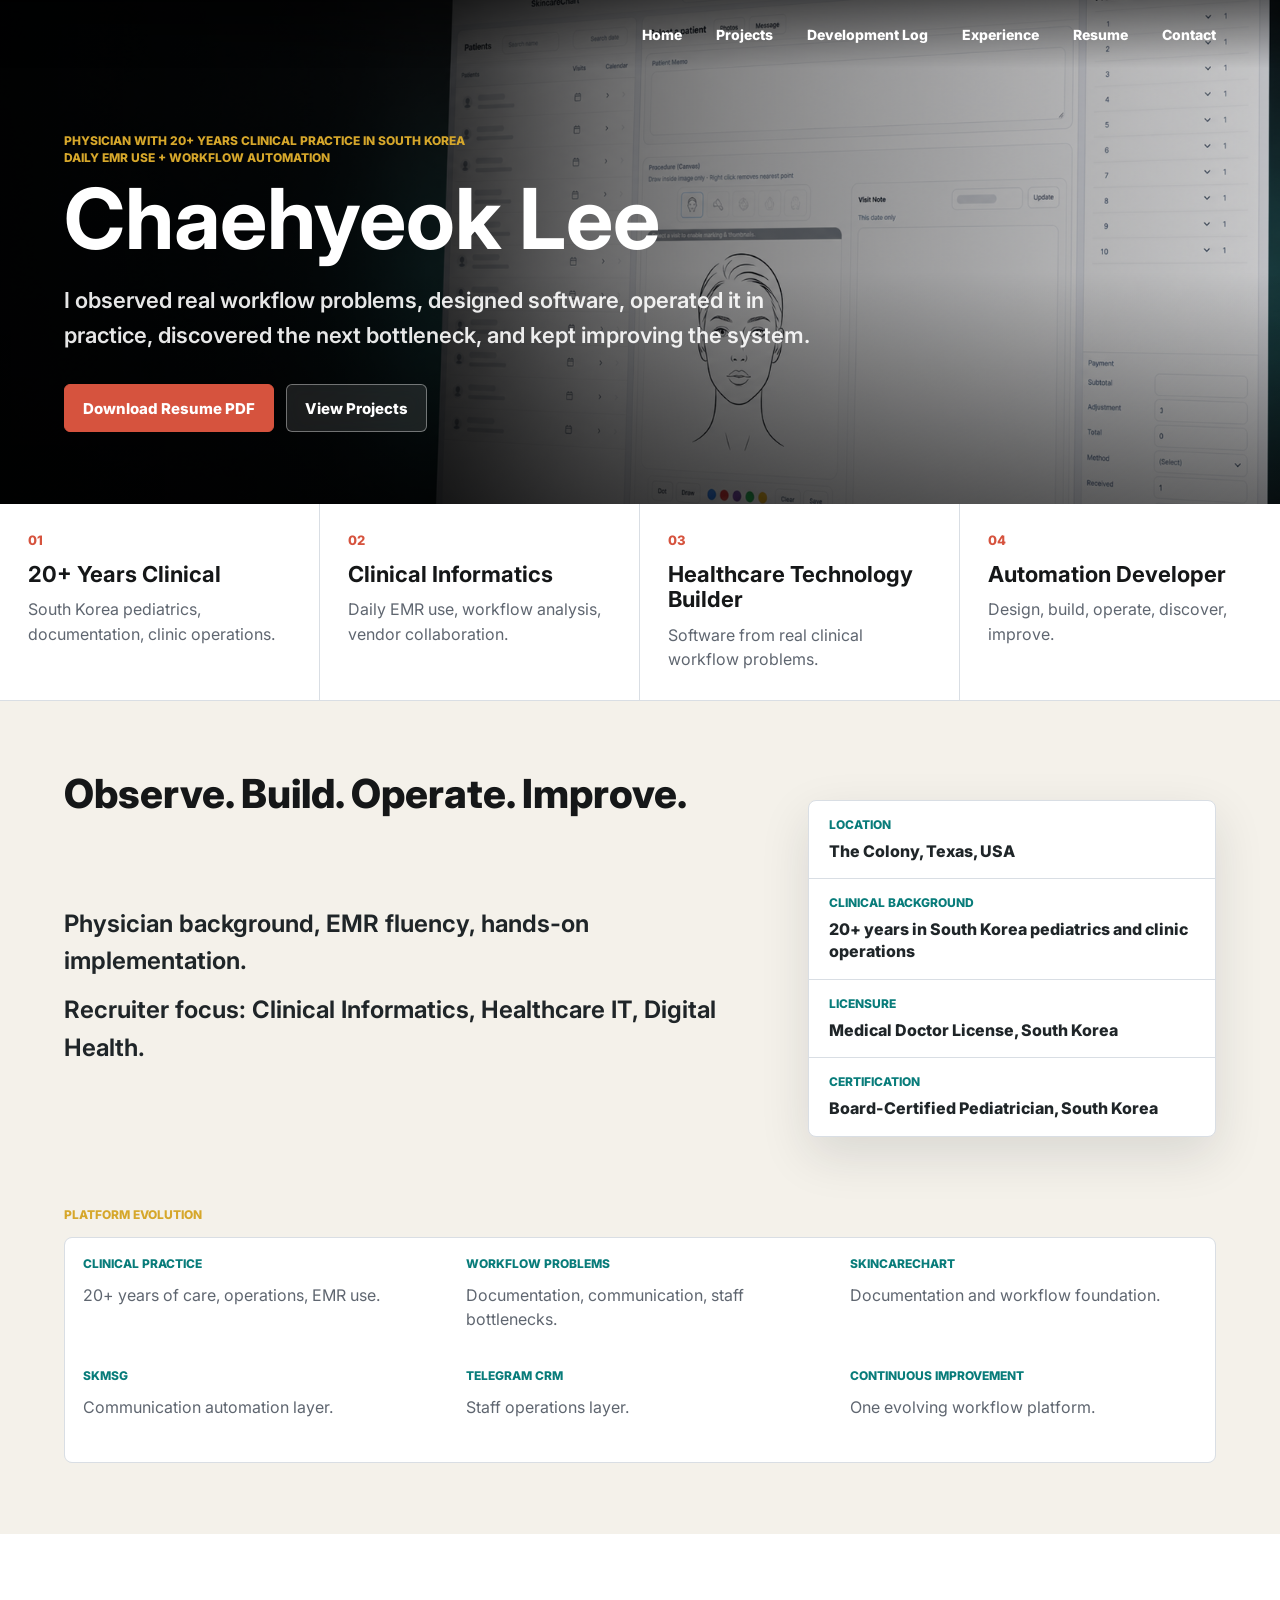
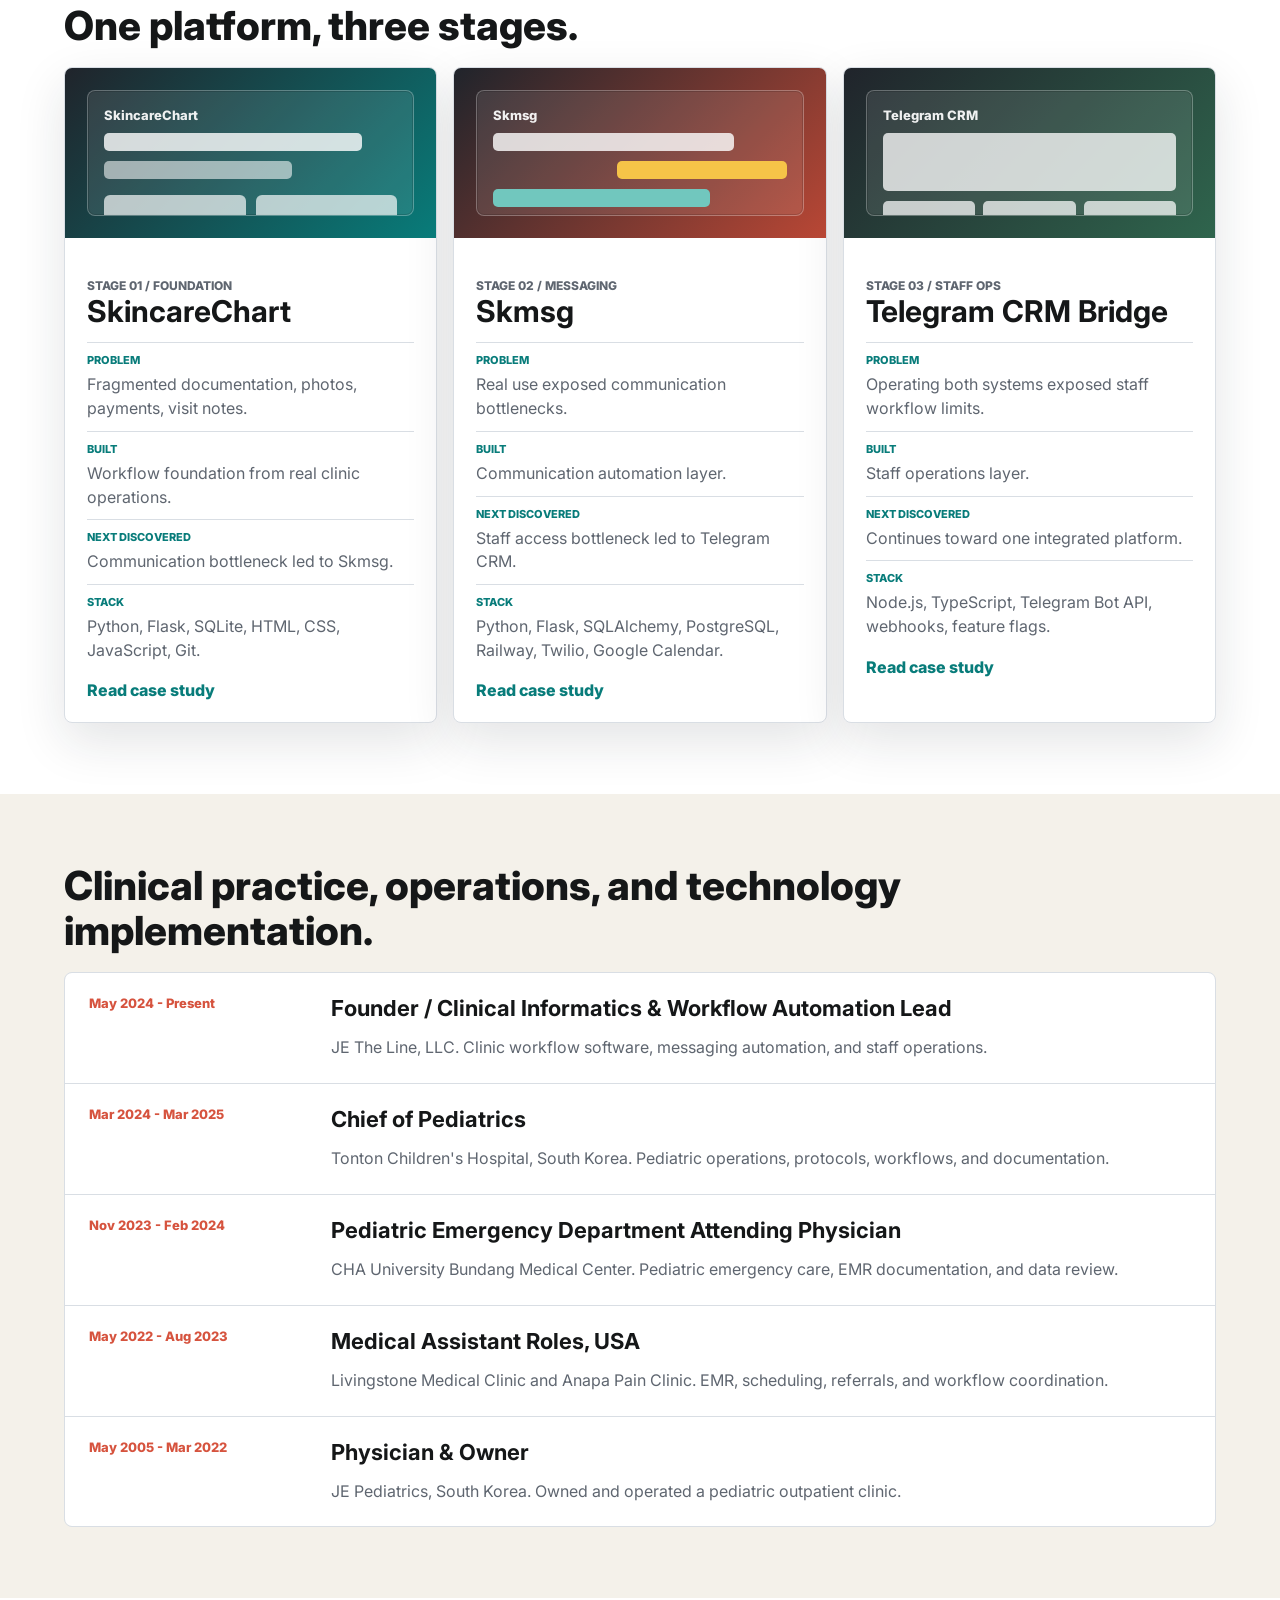
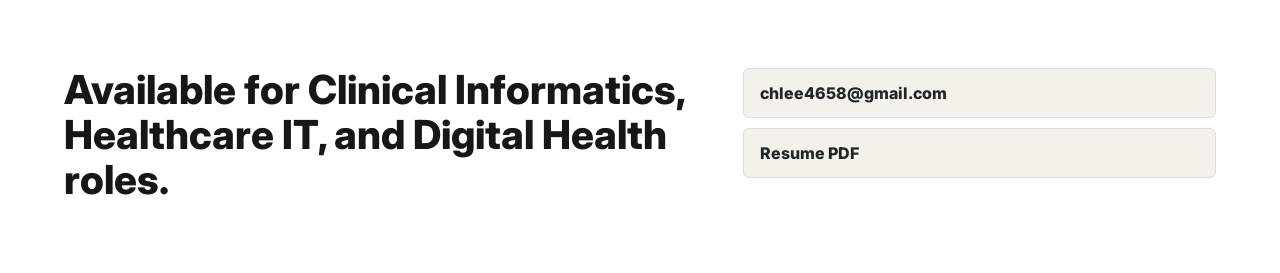
==== index.html @ d7f51779 "Add resume and development log pages" ====
<!doctype html>
<html lang="en">
  <head>
    <meta charset="UTF-8" />
    <meta name="viewport" content="width=device-width, initial-scale=1.0" />
    <meta
      name="description"
      content="Chaehyeok Lee is a physician, Clinical Informatics specialist, healthcare technology builder, and workflow automation developer."
    />
    <title>Chaehyeok Lee | Clinical Informatics Portfolio</title>
    <link rel="preconnect" href="https://fonts.googleapis.com" />
    <link rel="preconnect" href="https://fonts.gstatic.com" crossorigin />
    <link
      href="https://fonts.googleapis.com/css2?family=Inter:wght@500;600;700;800&display=swap"
      rel="stylesheet"
    />
    <link rel="stylesheet" href="styles.css" />
    <script>
      if ("scrollRestoration" in history) history.scrollRestoration = "manual";
      window.addEventListener("pageshow", () => window.scrollTo(0, 0));
    </script>
  </head>
  <body>
    <header class="site-header" aria-label="Primary navigation">
      <a class="brand" href="#top" aria-label="Chaehyeok Lee portfolio home">Chaehyeok Lee</a>
      <nav class="nav-links">
        <a href="#top">Home</a>
        <a href="#projects">Projects</a>
        <a href="development-log.html">Development Log</a>
        <a href="#experience">Experience</a>
        <a href="resume.html">Resume</a>
        <a href="#contact">Contact</a>
      </nav>
    </header>

    <main id="top">
      <section class="hero" aria-labelledby="hero-title">
        <img class="hero-media" src="assets/skincarechart-hero.png" alt="" />
        <div class="hero-scrim"></div>
        <div class="hero-content">
          <p class="eyebrow">
            <span>Physician with 20+ years clinical practice in South Korea</span>
            <span>Daily EMR use + workflow automation</span>
          </p>
          <h1 id="hero-title">
            <span>Chaehyeok</span>
            <span>Lee</span>
          </h1>
          <p class="hero-copy">
            I observed real workflow problems, designed software, operated it in practice,
            discovered the next bottleneck, and kept improving the system.
          </p>
          <div class="hero-actions" aria-label="Portfolio actions">
            <a class="primary-action" href="resumes/Chaehyeok_Lee_Resume.pdf">Download Resume PDF</a>
            <a class="secondary-action" href="#projects">View Projects</a>
          </div>
        </div>
      </section>

      <section id="profile" class="identity-band" aria-label="Professional identity">
        <article>
          <span>01</span>
          <strong>20+ Years Clinical</strong>
          <p>South Korea pediatrics, documentation, clinic operations.</p>
        </article>
        <article>
          <span>02</span>
          <strong>Clinical Informatics</strong>
          <p>Daily EMR use, workflow analysis, vendor collaboration.</p>
        </article>
        <article>
          <span>03</span>
          <strong>Healthcare Technology Builder</strong>
          <p>Software from real clinical workflow problems.</p>
        </article>
        <article>
          <span>04</span>
          <strong>Automation Developer</strong>
          <p>Design, build, operate, discover, improve.</p>
        </article>
      </section>

      <section class="section summary-section">
        <div class="section-heading">
          <h2>Observe. Build. Operate. Improve.</h2>
        </div>
        <div class="summary-grid">
          <div class="summary-main">
            <p>
              Physician background, EMR fluency, hands-on implementation.
            </p>
            <p>
              Recruiter focus: Clinical Informatics, Healthcare IT, Digital Health.
            </p>
          </div>
          <aside class="fact-panel" aria-label="Career facts">
            <dl>
              <div>
                <dt>Location</dt>
                <dd>The Colony, Texas, USA</dd>
              </div>
              <div>
              <dt>Clinical background</dt>
                <dd>20+ years in South Korea pediatrics and clinic operations</dd>
              </div>
              <div>
                <dt>Licensure</dt>
                <dd>Medical Doctor License, South Korea</dd>
              </div>
              <div>
                <dt>Certification</dt>
                <dd>Board-Certified Pediatrician, South Korea</dd>
              </div>
            </dl>
          </aside>
        </div>
      </section>

      <section class="journey-section" aria-label="Platform evolution">
        <p class="eyebrow">Platform Evolution</p>
        <div class="journey-strip">
          <article>
            <span>Clinical practice</span>
            <p>20+ years of care, operations, EMR use.</p>
          </article>
          <article>
            <span>Workflow problems</span>
            <p>Documentation, communication, staff bottlenecks.</p>
          </article>
          <article>
            <span>SkincareChart</span>
            <p>Documentation and workflow foundation.</p>
          </article>
          <article>
            <span>Skmsg</span>
            <p>Communication automation layer.</p>
          </article>
          <article>
            <span>Telegram CRM</span>
            <p>Staff operations layer.</p>
          </article>
          <article>
            <span>Continuous improvement</span>
            <p>One evolving workflow platform.</p>
          </article>
        </div>
      </section>

      <section id="projects" class="section projects-section">
        <div class="section-heading">
          <h2>One platform, three stages.</h2>
        </div>
        <div class="project-grid">
          <article class="project-card chart-card">
            <div class="project-visual" aria-hidden="true">
              <div class="screen-placeholder">
                <span>SkincareChart</span>
                <div class="screen-row wide"></div>
                <div class="screen-row"></div>
                <div class="screen-grid-mini">
                  <i></i><i></i><i></i><i></i>
                </div>
              </div>
            </div>
            <div class="project-body">
              <p class="project-kicker">Stage 01 / Foundation</p>
              <h3>SkincareChart</h3>
              <dl class="project-facts">
                <div><dt>Problem</dt><dd>Fragmented documentation, photos, payments, visit notes.</dd></div>
                <div><dt>Built</dt><dd>Workflow foundation from real clinic operations.</dd></div>
                <div><dt>Next discovered</dt><dd>Communication bottleneck led to Skmsg.</dd></div>
                <div><dt>Stack</dt><dd>Python, Flask, SQLite, HTML, CSS, JavaScript, Git.</dd></div>
              </dl>
              <a class="text-link" href="docs/projects/skincarechart.html">Read case study</a>
            </div>
          </article>

          <article class="project-card msg-card">
            <div class="project-visual" aria-hidden="true">
              <div class="screen-placeholder">
                <span>Skmsg</span>
                <div class="message-line"></div>
                <div class="message-line short"></div>
                <div class="message-line accent"></div>
              </div>
            </div>
            <div class="project-body">
              <p class="project-kicker">Stage 02 / Messaging</p>
              <h3>Skmsg</h3>
              <dl class="project-facts">
                <div><dt>Problem</dt><dd>Real use exposed communication bottlenecks.</dd></div>
                <div><dt>Built</dt><dd>Communication automation layer.</dd></div>
                <div><dt>Next discovered</dt><dd>Staff access bottleneck led to Telegram CRM.</dd></div>
                <div><dt>Stack</dt><dd>Python, Flask, SQLAlchemy, PostgreSQL, Railway, Twilio, Google Calendar.</dd></div>
              </dl>
              <a class="text-link" href="docs/projects/skmsg.html">Read case study</a>
            </div>
          </article>

          <article class="project-card crm-card">
            <div class="project-visual" aria-hidden="true">
              <div class="screen-placeholder">
                <span>Telegram CRM</span>
                <div class="bot-card"></div>
                <div class="bot-actions"><i></i><i></i><i></i></div>
              </div>
            </div>
            <div class="project-body">
              <p class="project-kicker">Stage 03 / Staff Ops</p>
              <h3>Telegram CRM Bridge</h3>
              <dl class="project-facts">
                <div><dt>Problem</dt><dd>Operating both systems exposed staff workflow limits.</dd></div>
                <div><dt>Built</dt><dd>Staff operations layer.</dd></div>
                <div><dt>Next discovered</dt><dd>Continues toward one integrated platform.</dd></div>
                <div><dt>Stack</dt><dd>Node.js, TypeScript, Telegram Bot API, webhooks, feature flags.</dd></div>
              </dl>
              <a class="text-link" href="docs/projects/telegram-crm-bridge.html">Read case study</a>
            </div>
          </article>
        </div>
      </section>

      <section id="experience" class="section experience-section">
        <div class="section-heading">
          <h2>Clinical practice, operations, and technology implementation.</h2>
        </div>
        <div class="timeline">
          <article>
            <span>May 2024 - Present</span>
            <h3>Founder / Clinical Informatics & Workflow Automation Lead</h3>
            <p>JE The Line, LLC. Clinic workflow software, messaging automation, and staff operations.</p>
          </article>
          <article>
            <span>Mar 2024 - Mar 2025</span>
            <h3>Chief of Pediatrics</h3>
            <p>Tonton Children's Hospital, South Korea. Pediatric operations, protocols, workflows, and documentation.</p>
          </article>
          <article>
            <span>Nov 2023 - Feb 2024</span>
            <h3>Pediatric Emergency Department Attending Physician</h3>
            <p>CHA University Bundang Medical Center. Pediatric emergency care, EMR documentation, and data review.</p>
          </article>
          <article>
            <span>May 2022 - Aug 2023</span>
            <h3>Medical Assistant Roles, USA</h3>
            <p>Livingstone Medical Clinic and Anapa Pain Clinic. EMR, scheduling, referrals, and workflow coordination.</p>
          </article>
          <article>
            <span>May 2005 - Mar 2022</span>
            <h3>Physician & Owner</h3>
            <p>JE Pediatrics, South Korea. Owned and operated a pediatric outpatient clinic.</p>
          </article>
        </div>
      </section>

      <section id="contact" class="contact-section" aria-labelledby="contact-title">
        <div>
          <h2 id="contact-title">Available for Clinical Informatics, Healthcare IT, and Digital Health roles.</h2>
        </div>
        <div class="contact-links">
          <a href="mailto:chlee4658@gmail.com">chlee4658@gmail.com</a>
          <a href="resumes/Chaehyeok_Lee_Resume.pdf">Resume PDF</a>
        </div>
      </section>
    </main>
  </body>
</html>
---- styles.css ----
:root {
  color-scheme: light;
  --ink: #151718;
  --muted: #5f6670;
  --line: #d9dee4;
  --paper: #f4f1ea;
  --panel: #ffffff;
  --teal: #087c7a;
  --coral: #d6533e;
  --yellow: #d6a72b;
  --forest: #2f654d;
  --charcoal: #1f2528;
  --shadow: 0 18px 50px rgba(24, 30, 38, 0.12);
}

* {
  box-sizing: border-box;
}

html {
  scroll-behavior: smooth;
}

body {
  margin: 0;
  overflow-x: hidden;
  color: var(--ink);
  background: var(--paper);
  font-family: "Inter", system-ui, -apple-system, BlinkMacSystemFont, sans-serif;
}

a {
  color: inherit;
  text-decoration: none;
}

.site-header {
  position: fixed;
  z-index: 10;
  top: 0;
  left: 0;
  right: 0;
  display: flex;
  align-items: center;
  justify-content: flex-end;
  min-height: 68px;
  padding: 0 clamp(20px, 5vw, 72px);
  color: #fff;
  background: linear-gradient(to bottom, rgba(0, 0, 0, 0.52), rgba(0, 0, 0, 0));
}

.brand {
  position: absolute;
  width: 1px;
  height: 1px;
  overflow: hidden;
  clip: rect(0 0 0 0);
  white-space: nowrap;
}

.nav-links {
  display: flex;
  gap: clamp(16px, 3vw, 34px);
  font-size: 14px;
  font-weight: 800;
}

.hero {
  position: relative;
  display: grid;
  align-items: end;
  min-height: 56vh;
  overflow: hidden;
  color: #fff;
}

.hero-media,
.hero-scrim {
  position: absolute;
  inset: 0;
  width: 100%;
  height: 100%;
}

.hero-media {
  object-fit: cover;
  object-position: 58% 48%;
}

.hero-scrim {
  background:
    linear-gradient(90deg, rgba(0, 0, 0, 0.84), rgba(0, 0, 0, 0.48) 52%, rgba(0, 0, 0, 0.16)),
    linear-gradient(0deg, rgba(0, 0, 0, 0.5), rgba(0, 0, 0, 0) 46%);
}

.hero-content {
  position: relative;
  width: auto;
  max-width: min(920px, calc(100% - 40px));
  margin: 0 clamp(20px, 5vw, 72px) 8vh;
}

.eyebrow {
  max-width: 100%;
  margin: 0 0 14px;
  color: var(--yellow);
  font-size: 12px;
  line-height: 1.35;
  font-weight: 800;
  letter-spacing: 0;
  text-transform: uppercase;
}

h1,
h2,
h3,
p,
a,
dd,
dt,
li {
  overflow-wrap: anywhere;
}

h1 {
  max-width: 980px;
  margin: 0;
  font-size: clamp(42px, 6.6vw, 84px);
  line-height: 0.94;
  letter-spacing: 0;
  white-space: nowrap;
}

.eyebrow span {
  display: block;
}

.hero-copy {
  max-width: 780px;
  margin: 24px 0 0;
  color: rgba(255, 255, 255, 0.9);
  font-size: clamp(17px, 2vw, 22px);
  line-height: 1.62;
  font-weight: 600;
}

.hero-actions {
  display: flex;
  flex-wrap: wrap;
  gap: 12px;
  margin-top: 30px;
}

.primary-action,
.secondary-action {
  display: inline-flex;
  align-items: center;
  justify-content: center;
  min-height: 48px;
  border: 1px solid rgba(255, 255, 255, 0.38);
  border-radius: 6px;
  padding: 0 18px;
  font-size: 15px;
  font-weight: 800;
}

.primary-action {
  border-color: var(--coral);
  background: var(--coral);
}

.secondary-action {
  background: rgba(255, 255, 255, 0.1);
  backdrop-filter: blur(10px);
}

.identity-band {
  display: grid;
  grid-template-columns: repeat(4, 1fr);
  border-bottom: 1px solid var(--line);
  background: var(--panel);
}

.identity-band article {
  min-height: 150px;
  padding: clamp(20px, 2.4vw, 28px);
  border-right: 1px solid var(--line);
}

.identity-band article:last-child {
  border-right: 0;
}

.identity-band span {
  display: block;
  color: var(--coral);
  font-size: 13px;
  font-weight: 800;
}

.identity-band strong {
  display: block;
  margin-top: 14px;
  font-size: 22px;
  line-height: 1.15;
}

.identity-band p {
  margin: 10px 0 0;
  color: var(--muted);
  line-height: 1.55;
}

.section {
  padding: clamp(42px, 5.5vw, 72px) clamp(20px, 5vw, 72px);
}

.section-heading {
  max-width: 860px;
  margin-bottom: 18px;
}

.section-heading h2 {
  margin: 0;
  font-size: clamp(24px, 3.4vw, 40px);
  line-height: 1.12;
  letter-spacing: 0;
  font-weight: 800;
}

.summary-section {
  display: grid;
  grid-template-columns: minmax(0, 1.25fr) minmax(320px, 0.75fr);
  column-gap: clamp(28px, 5vw, 72px);
  row-gap: 18px;
  align-items: start;
}

.summary-section .section-heading {
  grid-column: 1;
  margin-bottom: 0;
}

.summary-grid {
  display: contents;
}

.summary-main {
  display: grid;
  grid-column: 1;
  gap: 12px;
  max-width: 880px;
}

.summary-main p {
  margin: 0;
  color: var(--charcoal);
  font-size: clamp(18px, 2.2vw, 24px);
  line-height: 1.55;
  font-weight: 650;
}

.fact-panel {
  grid-column: 2;
  grid-row: 1 / span 2;
  align-self: start;
  margin-top: 28px;
  border: 1px solid var(--line);
  border-radius: 8px;
  background: #fff;
  box-shadow: var(--shadow);
}

.fact-panel dl {
  margin: 0;
}

.fact-panel div {
  padding: 16px 20px;
  border-bottom: 1px solid var(--line);
}

.fact-panel div:last-child {
  border-bottom: 0;
}

.fact-panel dt {
  color: var(--teal);
  font-size: 12px;
  font-weight: 800;
  text-transform: uppercase;
}

.fact-panel dd {
  margin: 8px 0 0;
  color: var(--charcoal);
  font-weight: 800;
  line-height: 1.4;
}

.journey-section {
  padding: 0 clamp(20px, 5vw, 72px) clamp(42px, 5.5vw, 72px);
  background: var(--paper);
}

.journey-strip {
  display: grid;
  grid-template-columns: repeat(3, minmax(0, 1fr));
  overflow: hidden;
  border: 1px solid var(--line);
  border-radius: 8px;
  background: var(--line);
}

.journey-strip article {
  min-height: 112px;
  padding: 18px;
  background: #fff;
}

.journey-strip span {
  display: block;
  color: var(--teal);
  font-size: 12px;
  font-weight: 800;
  text-transform: uppercase;
}

.journey-strip p {
  margin: 12px 0 0;
  color: var(--muted);
  line-height: 1.5;
}

.projects-section {
  background: #fff;
}

.project-grid {
  display: grid;
  grid-template-columns: repeat(3, minmax(0, 1fr));
  gap: 16px;
}

.project-card {
  display: grid;
  grid-template-rows: 170px auto;
  min-height: 0;
  overflow: hidden;
  border: 1px solid var(--line);
  border-radius: 8px;
  background: var(--panel);
  box-shadow: var(--shadow);
}

.project-visual {
  position: relative;
  overflow: hidden;
  background: #20242b;
}

.chart-card .project-visual {
  background: linear-gradient(135deg, #20242b, #087c7a);
}

.msg-card .project-visual {
  background: linear-gradient(135deg, #20242b, #b94735);
}

.crm-card .project-visual {
  background: linear-gradient(135deg, #20242b, #2f654d);
}

.bar,
.bubble,
.node,
.line,
.connector {
  position: absolute;
  display: block;
}

.bar {
  bottom: 42px;
  width: 38px;
  border-radius: 5px 5px 0 0;
  background: rgba(255, 255, 255, 0.82);
}

.b1 {
  left: 48px;
  height: 70px;
}

.b2 {
  left: 106px;
  height: 116px;
  background: #f6c448;
}

.b3 {
  left: 164px;
  height: 92px;
  background: #ed765f;
}

.line {
  left: 40px;
  right: 42px;
  top: 70px;
  height: 3px;
  transform: rotate(-9deg);
  border-radius: 999px;
  background: rgba(255, 255, 255, 0.7);
}

.bubble {
  width: 58%;
  height: 44px;
  border-radius: 7px;
  background: rgba(255, 255, 255, 0.82);
}

.bubble.one {
  top: 48px;
  left: 34px;
}

.bubble.two {
  top: 106px;
  right: 34px;
  background: #f6c448;
}

.bubble.three {
  top: 164px;
  left: 58px;
  width: 42%;
  background: #71c7be;
}

.node {
  width: 58px;
  height: 58px;
  border-radius: 50%;
  background: #fff;
}

.n1 {
  top: 40px;
  left: 48px;
}

.n2 {
  top: 88px;
  right: 58px;
  background: #71c7be;
}

.n3 {
  bottom: 34px;
  left: 132px;
  background: #ed765f;
}

.connector {
  left: 76px;
  right: 86px;
  top: 96px;
  height: 74px;
  border-top: 3px solid rgba(255, 255, 255, 0.65);
  border-right: 3px solid rgba(255, 255, 255, 0.65);
}

.screen-placeholder {
  position: absolute;
  inset: 22px;
  display: grid;
  align-content: start;
  gap: 10px;
  overflow: hidden;
  border: 1px solid rgba(255, 255, 255, 0.24);
  border-radius: 8px;
  padding: 16px;
  background: rgba(255, 255, 255, 0.1);
  box-shadow: inset 0 0 0 1px rgba(0, 0, 0, 0.14);
}

.screen-placeholder span {
  color: rgba(255, 255, 255, 0.92);
  font-size: 13px;
  font-weight: 800;
}

.screen-row,
.message-line,
.bot-card {
  height: 18px;
  border-radius: 5px;
  background: rgba(255, 255, 255, 0.8);
}

.screen-row.wide {
  width: 88%;
}

.screen-row:not(.wide) {
  width: 64%;
  background: rgba(255, 255, 255, 0.56);
}

.screen-grid-mini {
  display: grid;
  grid-template-columns: repeat(2, 1fr);
  gap: 10px;
  margin-top: 6px;
}

.screen-grid-mini i {
  min-height: 34px;
  border-radius: 6px;
  background: rgba(255, 255, 255, 0.68);
}

.message-line {
  width: 82%;
}

.message-line.short {
  width: 58%;
  justify-self: end;
  background: #f6c448;
}

.message-line.accent {
  width: 74%;
  background: #71c7be;
}

.bot-card {
  height: 58px;
  background: rgba(255, 255, 255, 0.76);
}

.bot-actions {
  display: grid;
  grid-template-columns: repeat(3, 1fr);
  gap: 8px;
}

.bot-actions i {
  min-height: 30px;
  border-radius: 5px;
  background: rgba(255, 255, 255, 0.72);
}

.project-body {
  display: flex;
  flex-direction: column;
  padding: 22px;
}

.project-kicker {
  margin: 0 0 10px;
  color: var(--teal);
  font-size: 12px;
  font-weight: 800;
  text-transform: uppercase;
}

.project-body h3 {
  margin: 0;
  font-size: 30px;
  line-height: 1.1;
}

.project-body p {
  margin: 16px 0 0;
  color: var(--muted);
  line-height: 1.65;
}

.project-facts {
  display: grid;
  gap: 10px;
  margin: 14px 0 0;
}

.project-facts div {
  border-top: 1px solid var(--line);
  padding-top: 10px;
}

.project-facts dt {
  color: var(--teal);
  font-size: 11px;
  font-weight: 800;
  text-transform: uppercase;
}

.project-facts dd {
  margin: 6px 0 0;
  color: var(--muted);
  line-height: 1.48;
}

.project-body ul {
  display: grid;
  gap: 8px;
  margin: 22px 0 0;
  padding: 0;
  list-style: none;
}

.project-body li {
  padding-left: 18px;
  color: var(--charcoal);
  font-weight: 700;
  line-height: 1.45;
  background: linear-gradient(var(--coral), var(--coral)) 0 0.68em / 7px 7px no-repeat;
}

.text-link {
  display: inline-flex;
  width: fit-content;
  margin-top: 18px;
  padding-top: 0;
  color: var(--teal);
  font-weight: 800;
}

.experience-section {
  background: var(--paper);
}

.timeline {
  display: grid;
  gap: 1px;
  overflow: hidden;
  border: 1px solid var(--line);
  border-radius: 8px;
  background: var(--line);
}

.timeline article {
  display: grid;
  grid-template-columns: 220px minmax(0, 1fr);
  gap: 22px;
  padding: 22px 24px;
  background: #fff;
}

.timeline span {
  color: var(--coral);
  font-size: 13px;
  font-weight: 800;
}

.timeline h3 {
  margin: 0;
  font-size: 22px;
  line-height: 1.2;
}

.timeline p {
  grid-column: 2;
  margin: -8px 0 0;
  color: var(--muted);
  line-height: 1.6;
}

.contact-section {
  display: grid;
  grid-template-columns: minmax(0, 1.15fr) minmax(300px, 0.85fr);
  gap: 40px;
  align-items: start;
  padding: clamp(42px, 5.5vw, 72px) clamp(20px, 5vw, 72px);
  background: #fff;
}

.contact-section h2 {
  margin: 0;
  font-size: clamp(24px, 3.4vw, 40px);
  line-height: 1.12;
  letter-spacing: 0;
  font-weight: 800;
}

.contact-links {
  display: grid;
  gap: 10px;
}

.contact-links a {
  display: flex;
  align-items: center;
  min-height: 50px;
  border: 1px solid var(--line);
  border-radius: 6px;
  padding: 0 16px;
  color: var(--charcoal);
  font-weight: 800;
  background: var(--paper);
}

.case-study-page {
  background: var(--paper);
}

.case-header {
  position: sticky;
  top: 0;
  z-index: 5;
  display: flex;
  justify-content: space-between;
  gap: 20px;
  padding: 16px clamp(20px, 5vw, 72px);
  border-bottom: 1px solid var(--line);
  background: rgba(244, 241, 234, 0.94);
  backdrop-filter: blur(12px);
}

.case-header a {
  color: var(--charcoal);
  font-weight: 800;
}

.case-back {
  color: var(--teal) !important;
}

.case-header nav {
  display: flex;
  gap: 10px;
}

.case-header nav a {
  display: inline-flex;
  align-items: center;
  min-height: 38px;
  border: 1px solid var(--line);
  border-radius: 6px;
  padding: 0 12px;
  background: #fff;
}

.case-study {
  max-width: 1180px;
  margin: 0 auto;
  padding: clamp(34px, 5vw, 64px) clamp(20px, 5vw, 72px);
}

.case-hero {
  border: 1px solid var(--line);
  border-radius: 8px;
  padding: clamp(28px, 5vw, 48px);
  background: #fff;
  box-shadow: var(--shadow);
}

.case-study h1 {
  max-width: 920px;
  color: var(--charcoal);
  font-size: clamp(38px, 5vw, 64px);
  line-height: 1;
  white-space: normal;
}

.case-lede {
  max-width: 820px;
  margin: 18px 0 0;
  color: var(--charcoal);
  font-size: clamp(18px, 2vw, 24px);
  line-height: 1.42;
  font-weight: 700;
}

.case-meta {
  display: flex;
  flex-wrap: wrap;
  gap: 8px;
  margin-top: 22px;
}

.case-meta span {
  border: 1px solid var(--line);
  border-radius: 999px;
  padding: 8px 11px;
  color: var(--teal);
  font-size: 12px;
  font-weight: 800;
  background: var(--paper);
}

.case-flow,
.case-grid-detail {
  display: grid;
  gap: 16px;
  margin-top: 18px;
}

.case-flow {
  grid-template-columns: repeat(4, minmax(0, 1fr));
}

.case-flow article,
.case-grid-detail article {
  border: 1px solid var(--line);
  border-radius: 8px;
  padding: 22px;
  background: #fff;
}

.case-flow span {
  display: block;
  color: var(--coral);
  font-size: 12px;
  font-weight: 800;
  text-transform: uppercase;
}

.case-flow p {
  margin: 12px 0 0;
  color: var(--charcoal);
  font-weight: 800;
}

.case-grid-detail {
  grid-template-columns: repeat(2, minmax(0, 1fr));
}

.dev-log-group {
  margin-top: 24px;
}

.dev-log-group h2 {
  margin: 0 0 12px;
}

.dev-log-grid,
.resume-web {
  display: grid;
  grid-template-columns: repeat(2, minmax(0, 1fr));
  gap: 16px;
}

.dev-log-grid article,
.resume-web article {
  border: 1px solid var(--line);
  border-radius: 8px;
  padding: 22px;
  background: #fff;
}

.dev-log-grid span {
  display: block;
  color: var(--teal);
  font-weight: 800;
}

.dev-log-grid dl {
  margin: 14px 0 0;
}

.dev-log-grid div {
  border-top: 1px solid var(--line);
  padding-top: 10px;
  margin-top: 10px;
}

.dev-log-grid dt {
  color: var(--coral);
  font-size: 11px;
  font-weight: 800;
  text-transform: uppercase;
}

.dev-log-grid dd {
  margin: 5px 0 0;
  color: var(--muted);
  line-height: 1.5;
}

.resume-actions {
  margin-top: 22px;
}

.case-study h2 {
  margin: 0;
  font-size: 22px;
  line-height: 1.15;
}

.case-study p,
.case-study li {
  color: var(--muted);
  line-height: 1.58;
}

.case-study ul {
  margin: 12px 0 0;
  padding-left: 20px;
}

.next-case {
  display: flex;
  align-items: center;
  justify-content: space-between;
  gap: 20px;
  margin-top: 18px;
  padding: 24px !important;
  border: 1px solid var(--line) !important;
  border-radius: 8px;
  background: var(--charcoal);
}

.next-case h2,
.next-case p {
  color: #fff;
}

.next-case a {
  display: inline-flex;
  align-items: center;
  min-height: 44px;
  border-radius: 6px;
  padding: 0 14px;
  color: #fff;
  font-weight: 800;
  background: var(--coral);
}

@media (max-width: 1060px) {
  .identity-band,
  .project-grid,
  .journey-strip {
    grid-template-columns: repeat(2, 1fr);
  }

  .identity-band article:nth-child(2) {
    border-right: 0;
  }

  .identity-band article {
    border-bottom: 1px solid var(--line);
  }
}

@media (max-width: 820px) {
  .summary-section {
    grid-template-columns: 1fr;
  }

  .summary-section .section-heading,
  .summary-main,
  .fact-panel {
    grid-column: 1;
  }

  .fact-panel {
    grid-row: auto;
    margin-top: 0;
  }

  .summary-grid,
  .contact-section {
    grid-template-columns: 1fr;
  }

  .timeline article {
    grid-template-columns: 1fr;
    gap: 10px;
  }

  .timeline p {
    grid-column: 1;
    margin: 0;
  }

  .case-flow,
  .case-grid-detail,
  .dev-log-grid,
  .resume-web {
    grid-template-columns: 1fr;
  }
}

@media (max-width: 640px) {
  .site-header {
    min-height: 58px;
    padding: 0 24px;
  }

  .nav-links {
    display: none;
  }

  .case-header,
  .case-header nav {
    align-items: flex-start;
    flex-direction: column;
  }

  .next-case {
    align-items: flex-start;
    flex-direction: column;
  }

  .hero {
    min-height: 68vh;
  }

  .hero-content {
    max-width: min(340px, calc(100% - 48px));
    margin-bottom: 7vh;
  }

  h1 {
    font-size: clamp(36px, 12vw, 48px);
    line-height: 1;
    white-space: normal;
  }

  h1 span {
    display: block;
  }

  .hero-copy {
    max-width: 92%;
    font-size: 15px;
    line-height: 1.55;
  }

  .primary-action,
  .secondary-action {
    width: 100%;
  }

  .identity-band,
  .project-grid,
  .journey-strip {
    grid-template-columns: 1fr;
  }

  .identity-band article {
    min-height: auto;
    border-right: 0;
  }

  .project-card {
    grid-template-rows: 180px 1fr;
    min-height: auto;
  }

  .screen-placeholder {
    inset: 20px;
    padding: 14px;
  }
}
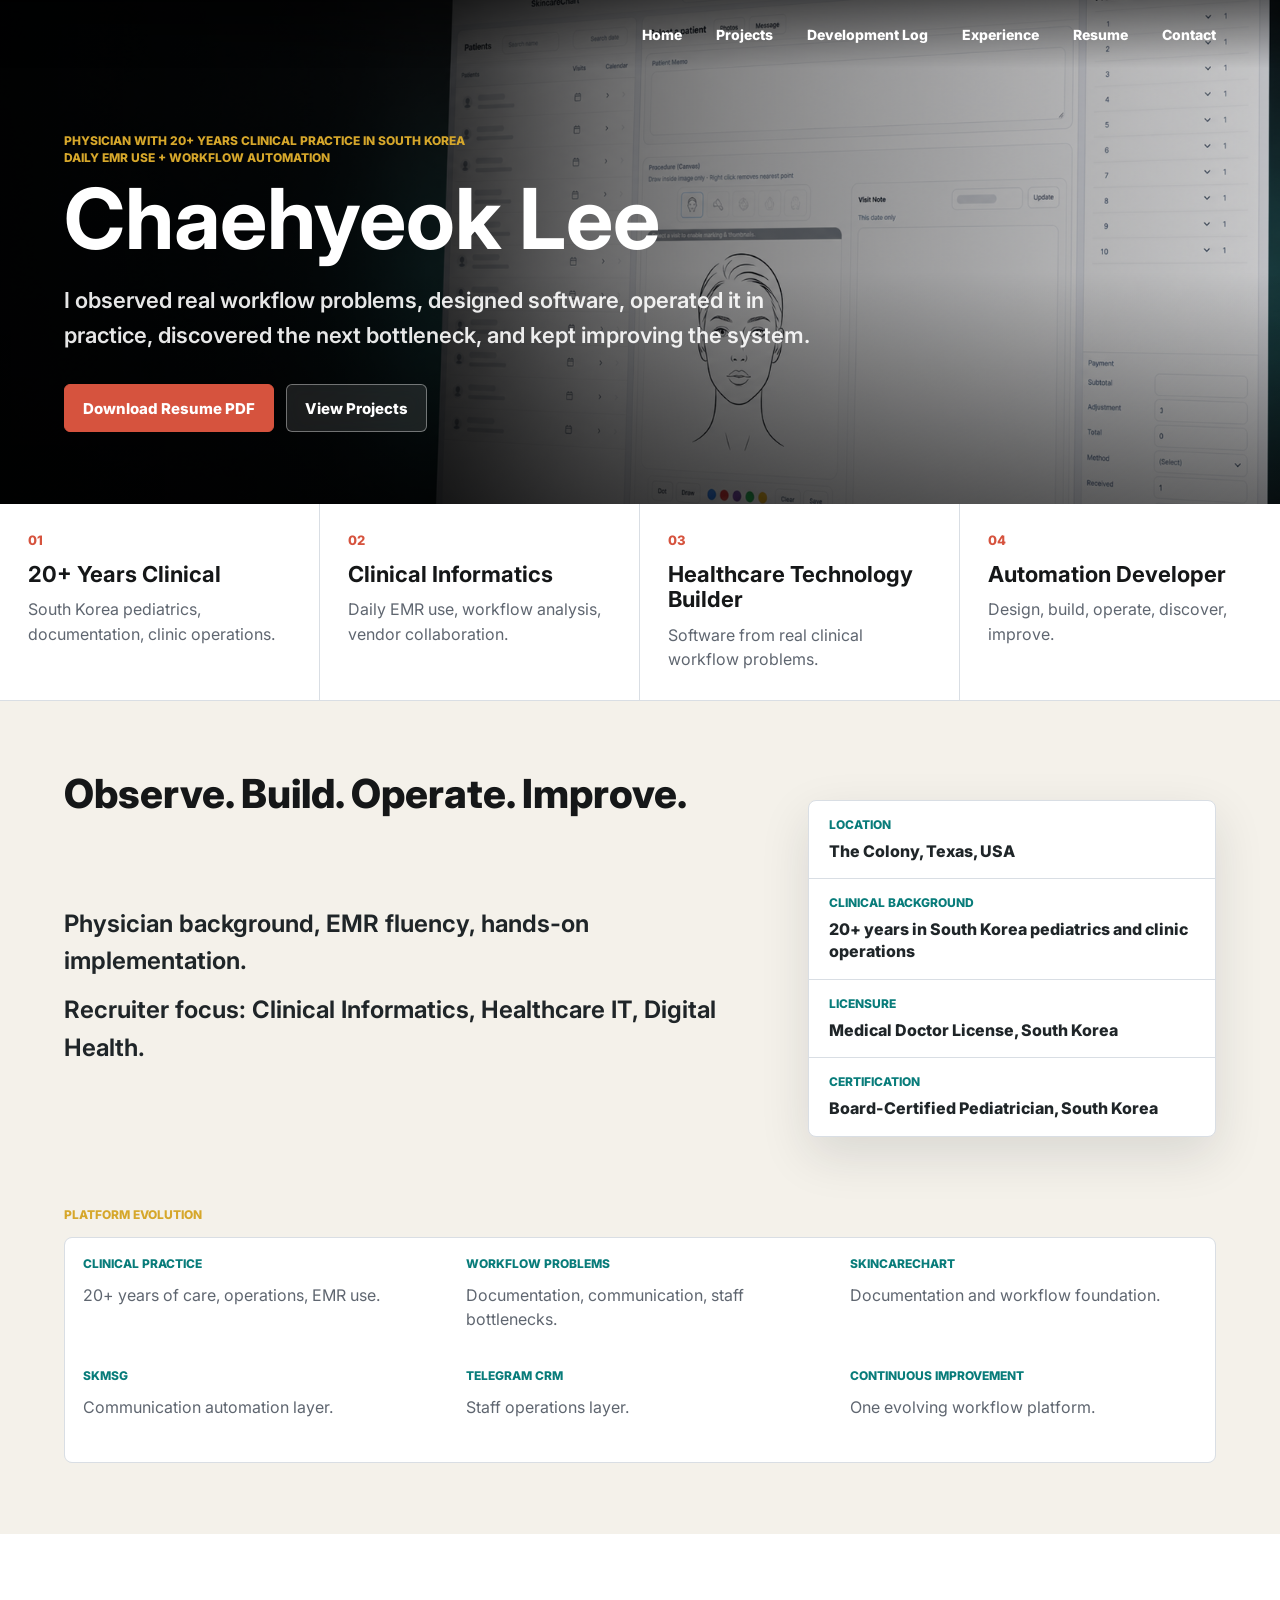
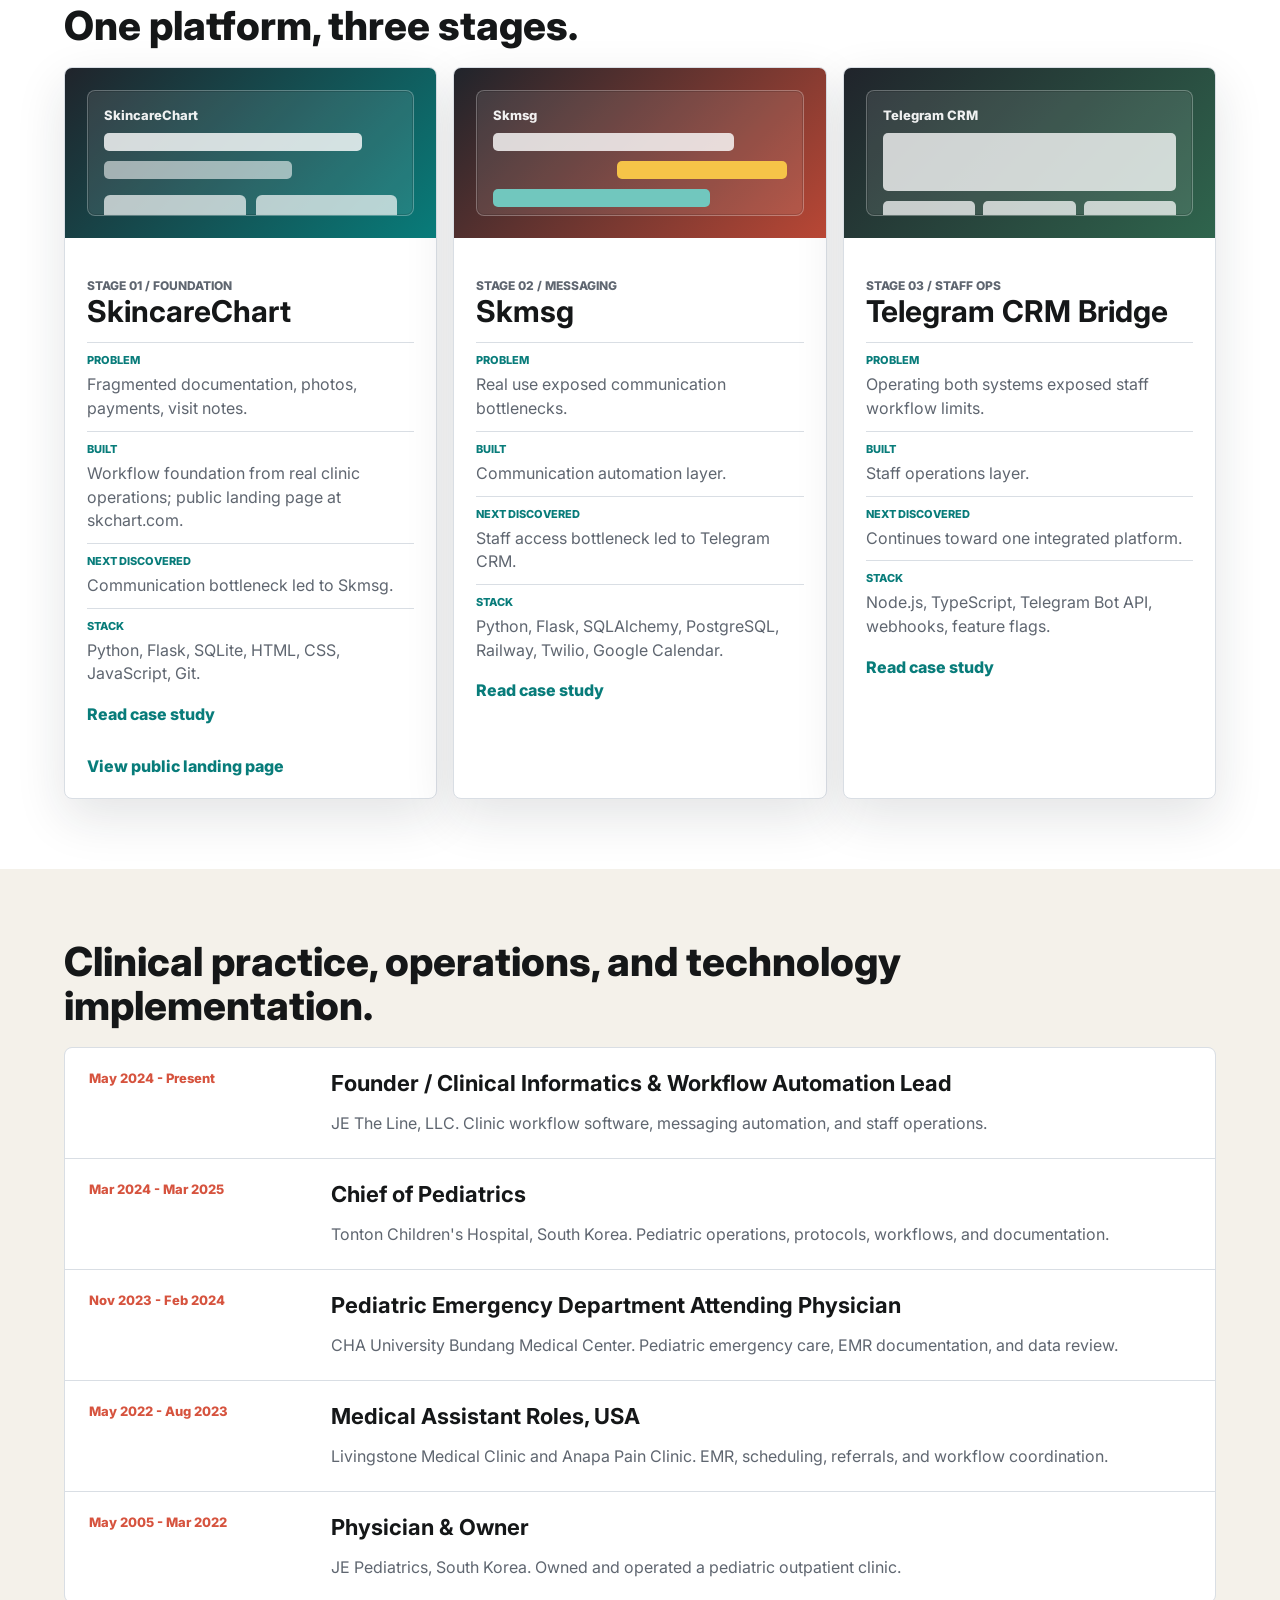
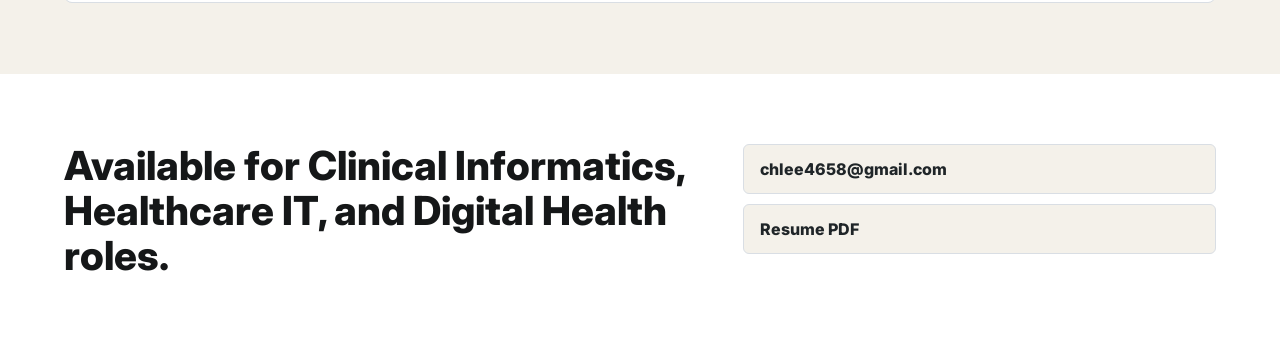
==== commit ea75a69f: "Add SKChart public landing page evidence" ====
--- a/index.html
+++ b/index.html
@@ -167,11 +167,14 @@
               <h3>SkincareChart</h3>
               <dl class="project-facts">
                 <div><dt>Problem</dt><dd>Fragmented documentation, photos, payments, visit notes.</dd></div>
-                <div><dt>Built</dt><dd>Workflow foundation from real clinic operations.</dd></div>
+                <div><dt>Built</dt><dd>Workflow foundation from real clinic operations; public landing page at skchart.com.</dd></div>
                 <div><dt>Next discovered</dt><dd>Communication bottleneck led to Skmsg.</dd></div>
                 <div><dt>Stack</dt><dd>Python, Flask, SQLite, HTML, CSS, JavaScript, Git.</dd></div>
               </dl>
-              <a class="text-link" href="docs/projects/skincarechart.html">Read case study</a>
+              <div class="project-links">
+                <a class="text-link" href="docs/projects/skincarechart.html">Read case study</a>
+                <a class="text-link" href="https://skchart.com">View public landing page</a>
+              </div>
             </div>
           </article>
 
--- a/styles.css
+++ b/styles.css
@@ -560,6 +560,12 @@
   padding: 22px;
 }
 
+.project-links {
+  display: flex;
+  flex-wrap: wrap;
+  gap: 14px;
+}
+
 .project-kicker {
   margin: 0 0 10px;
   color: var(--teal);
@@ -782,7 +788,8 @@
   margin-top: 22px;
 }
 
-.case-meta span {
+.case-meta span,
+.case-meta a {
   border: 1px solid var(--line);
   border-radius: 999px;
   padding: 8px 11px;
@@ -790,6 +797,10 @@
   font-size: 12px;
   font-weight: 800;
   background: var(--paper);
+}
+
+.case-meta a {
+  color: var(--teal);
 }
 
 .case-flow,
@@ -827,6 +838,19 @@
 
 .case-grid-detail {
   grid-template-columns: repeat(2, minmax(0, 1fr));
+}
+
+.case-image-card {
+  grid-column: span 2;
+}
+
+.case-screenshot {
+  display: block;
+  width: 100%;
+  margin: 18px 0 14px;
+  border: 1px solid var(--line);
+  border-radius: 8px;
+  box-shadow: var(--shadow);
 }
 
 .dev-log-group {
@@ -983,6 +1007,10 @@
   .resume-web {
     grid-template-columns: 1fr;
   }
+
+  .case-image-card {
+    grid-column: auto;
+  }
 }
 
 @media (max-width: 640px) {
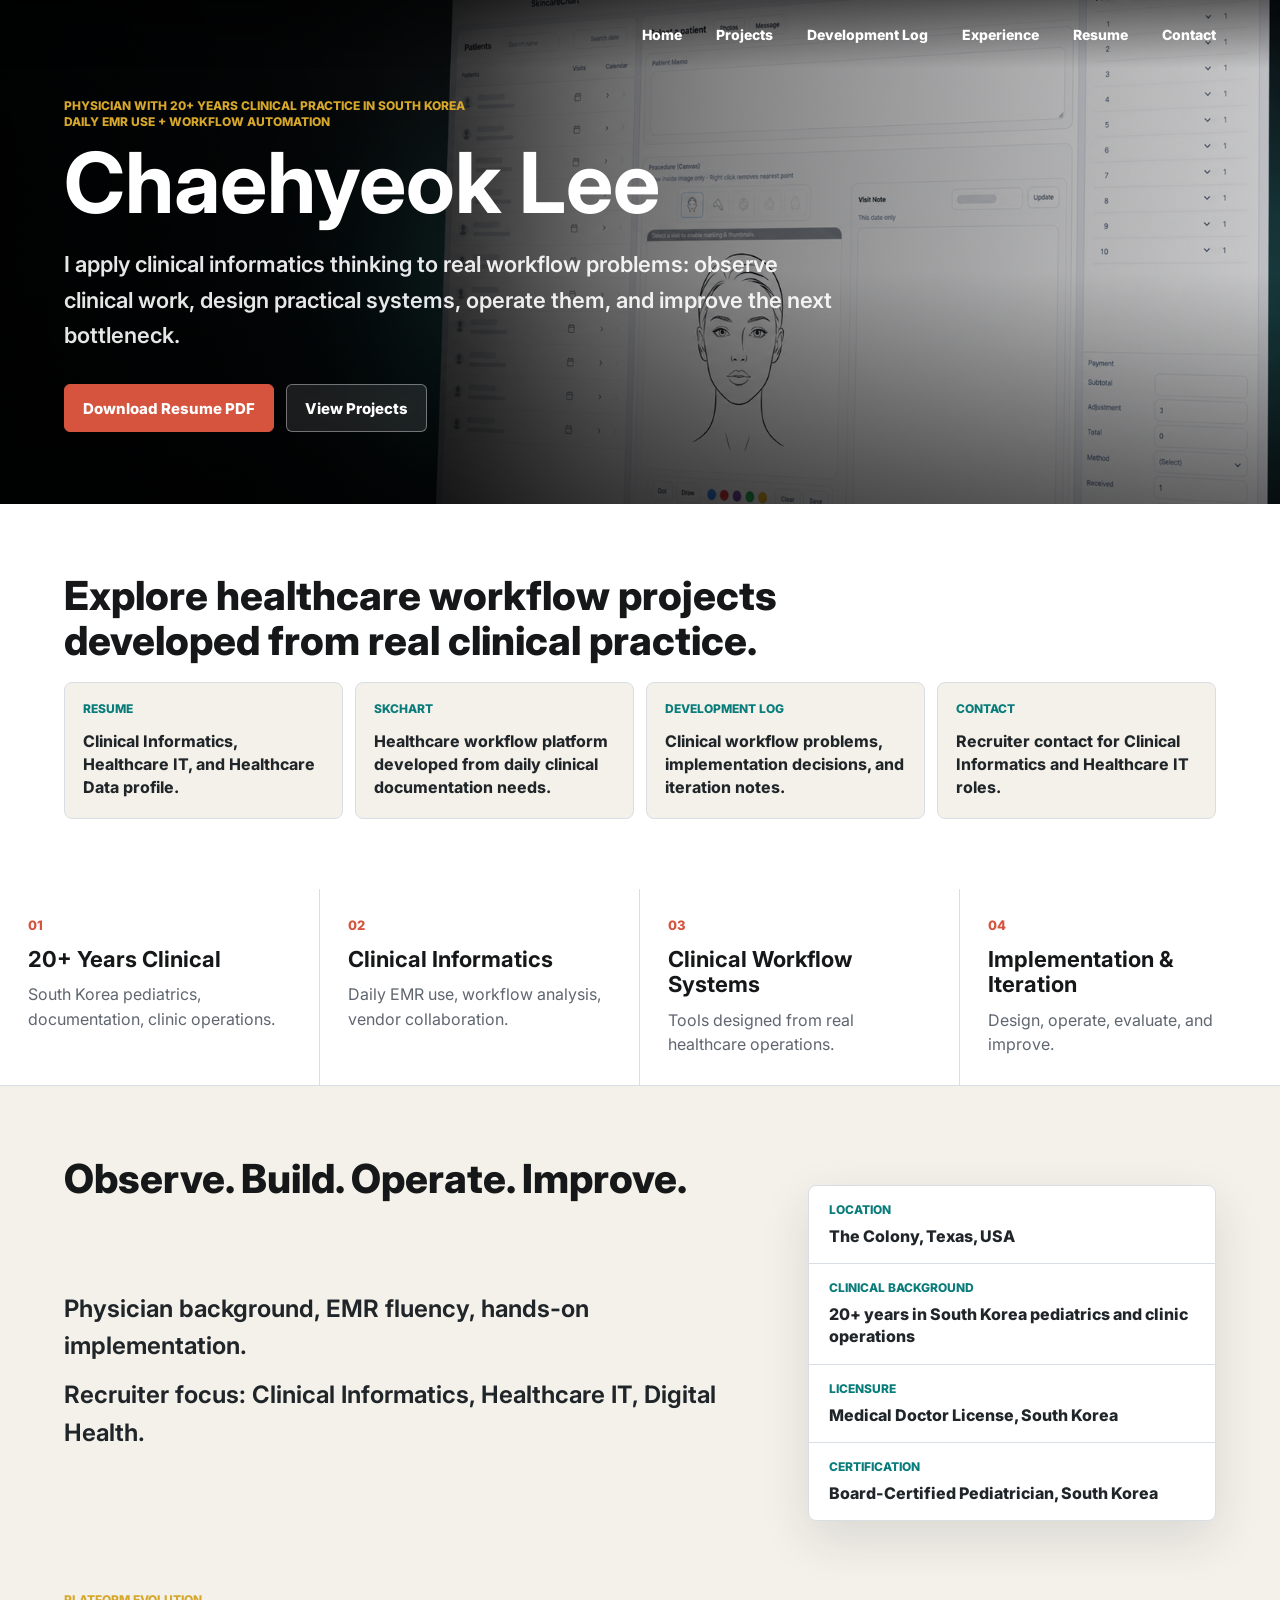
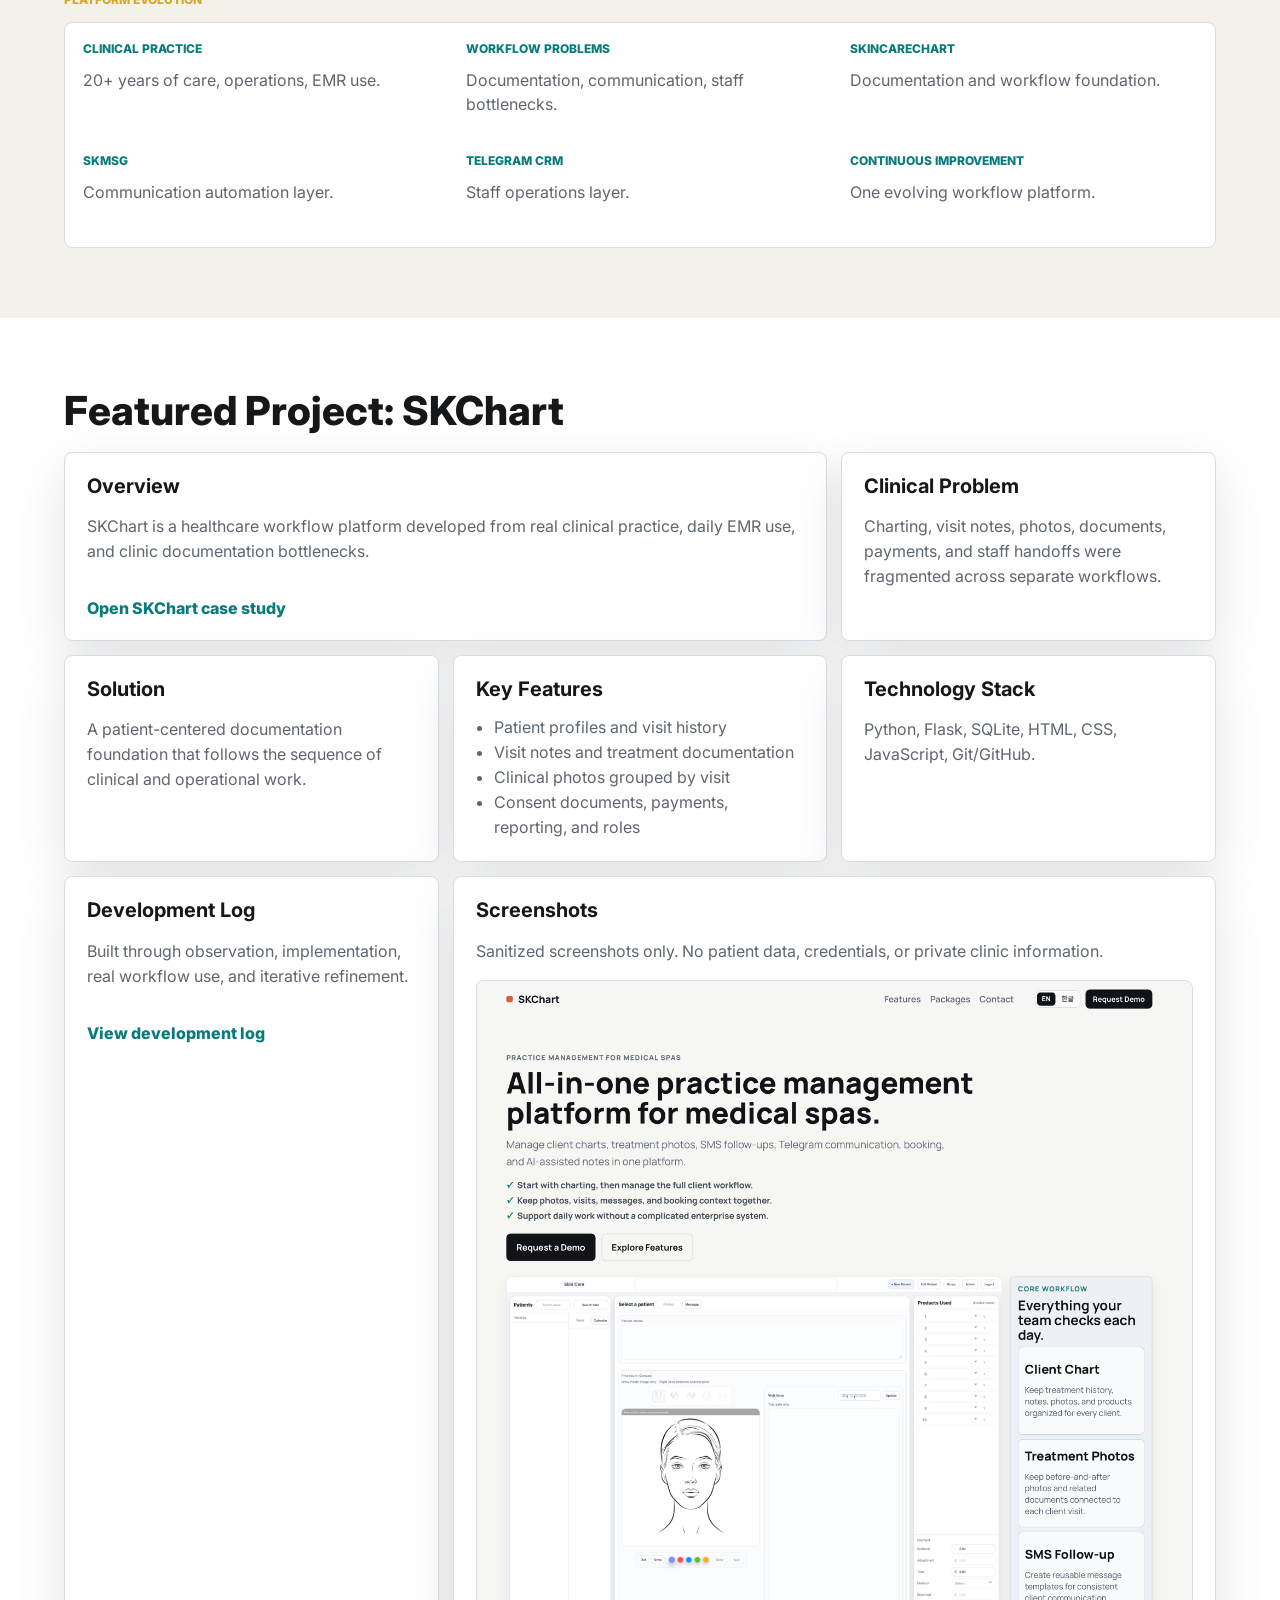
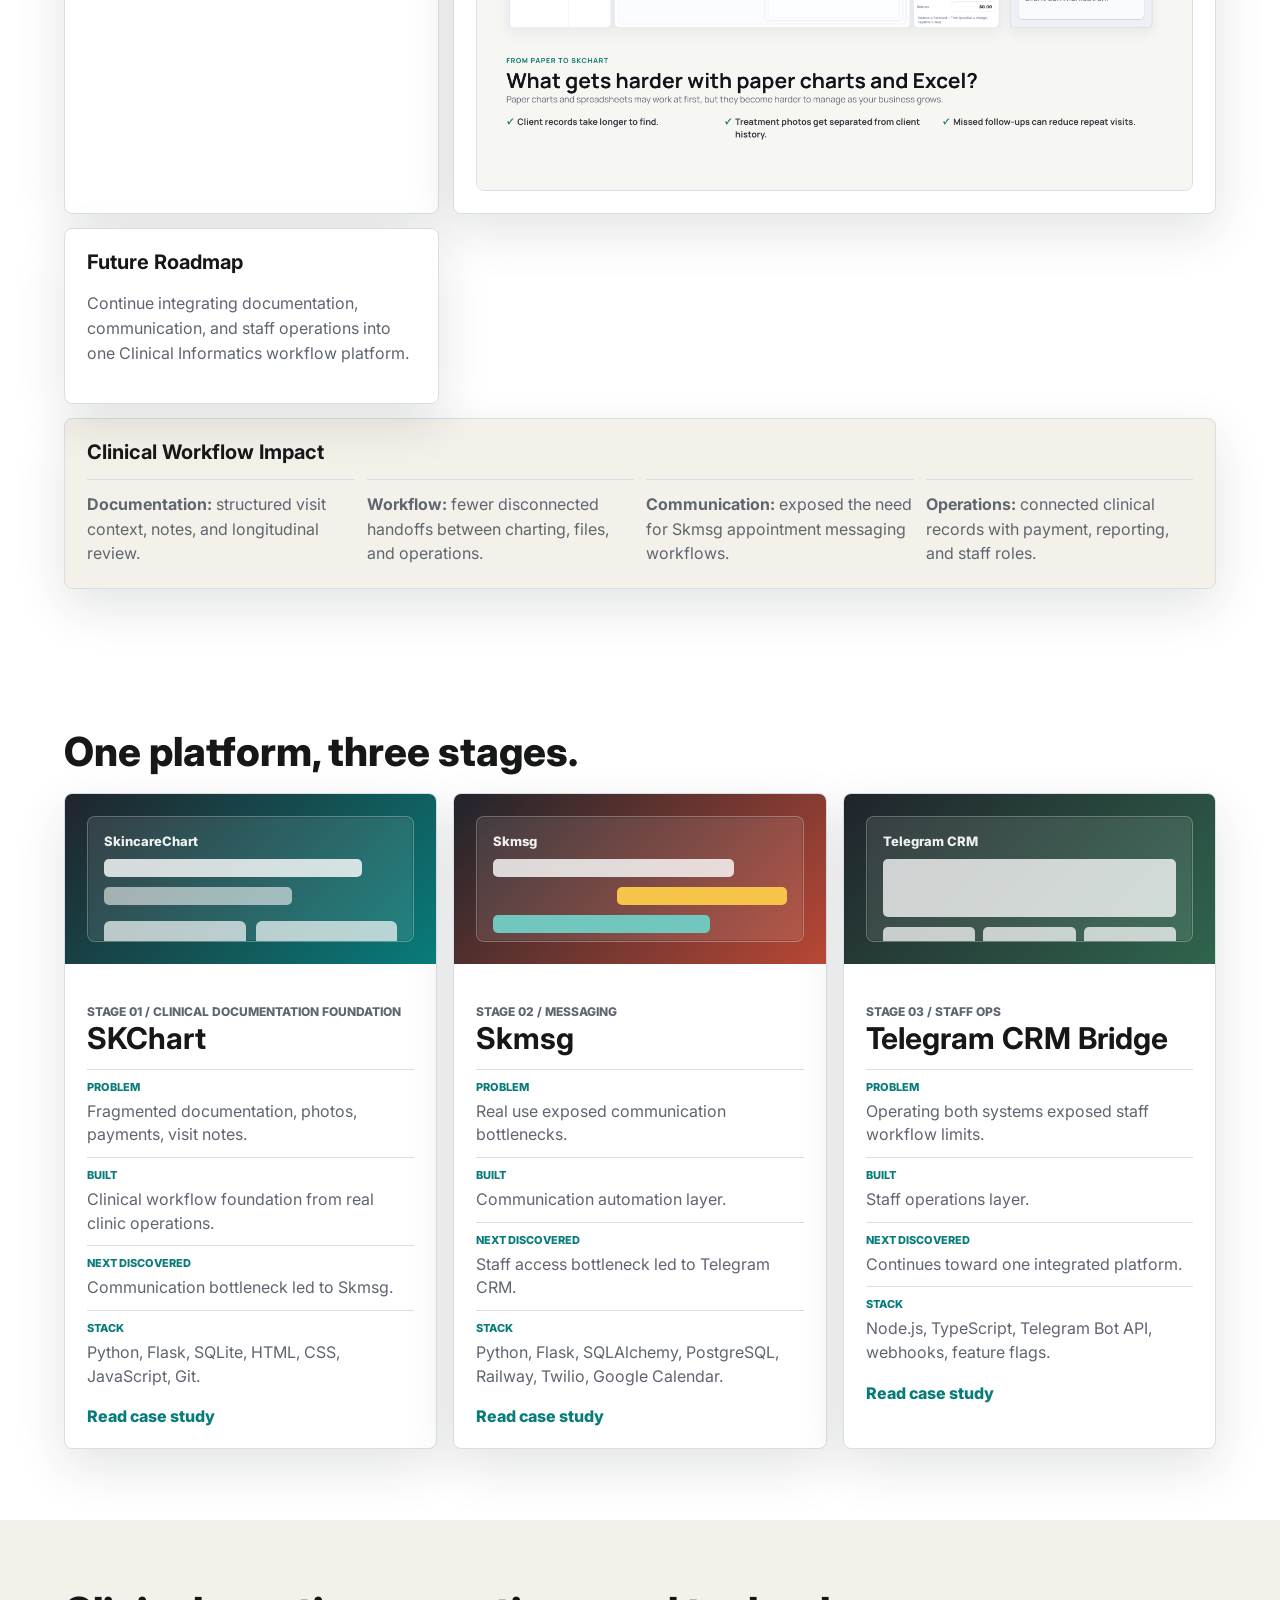
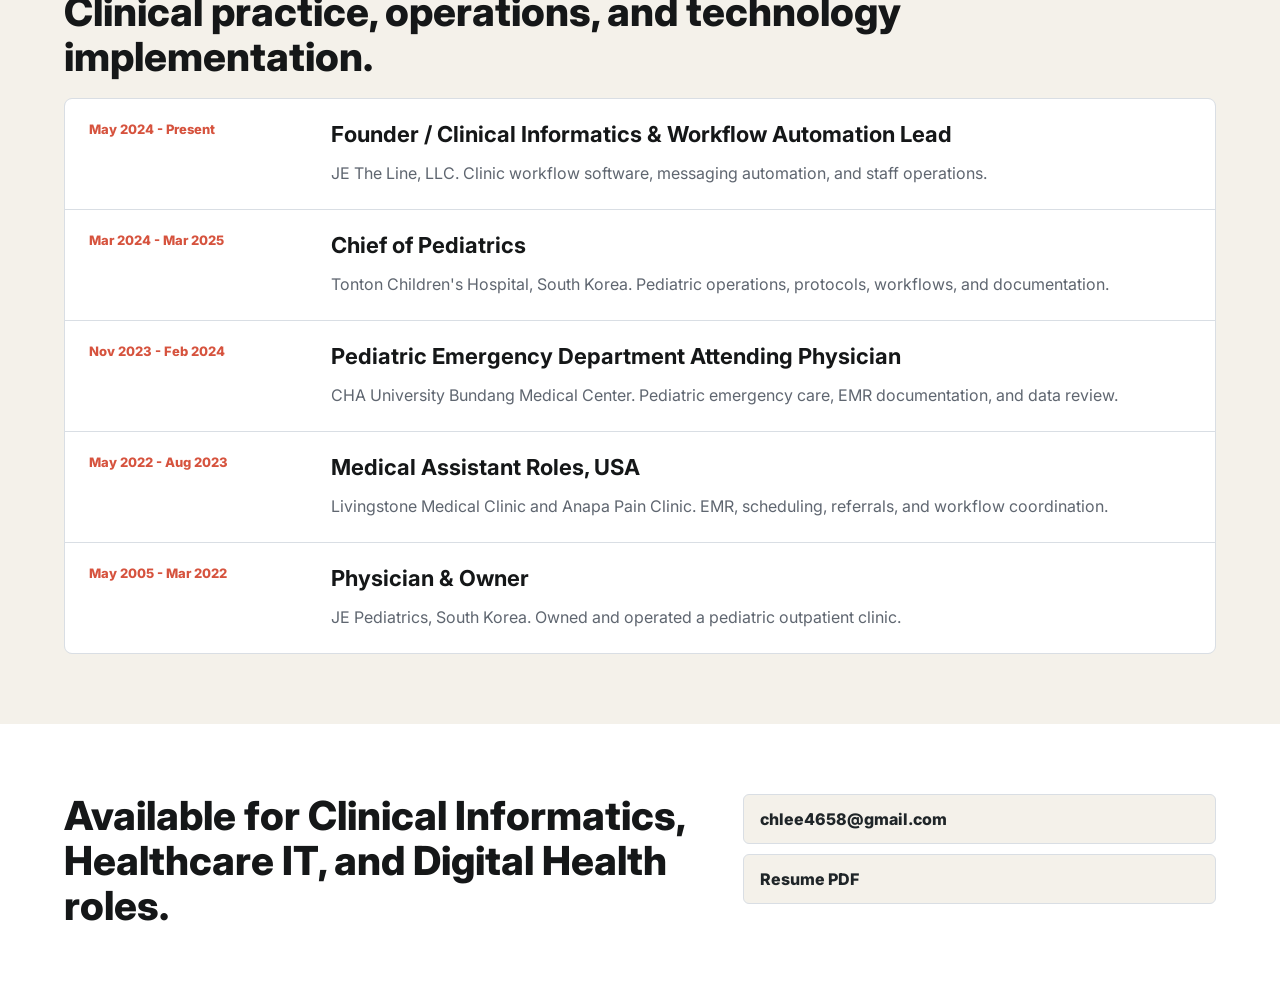
==== commit c44943f3: "Refine portfolio for clinical informatics applications" ====
--- a/index.html
+++ b/index.html
@@ -47,13 +47,37 @@
             <span>Lee</span>
           </h1>
           <p class="hero-copy">
-            I observed real workflow problems, designed software, operated it in practice,
-            discovered the next bottleneck, and kept improving the system.
+            I apply clinical informatics thinking to real workflow problems:
+            observe clinical work, design practical systems, operate them, and improve the next bottleneck.
           </p>
           <div class="hero-actions" aria-label="Portfolio actions">
             <a class="primary-action" href="resumes/Chaehyeok_Lee_Resume.pdf">Download Resume PDF</a>
             <a class="secondary-action" href="#projects">View Projects</a>
           </div>
+        </div>
+      </section>
+
+      <section class="section portfolio-entry" aria-labelledby="portfolio-title">
+        <div class="section-heading">
+          <h2 id="portfolio-title">Explore healthcare workflow projects developed from real clinical practice.</h2>
+        </div>
+        <div class="portfolio-card-grid">
+          <a href="resume.html">
+            <span>Resume</span>
+            <p>Clinical Informatics, Healthcare IT, and Healthcare Data profile.</p>
+          </a>
+          <a href="docs/projects/skincarechart.html">
+            <span>SKChart</span>
+            <p>Healthcare workflow platform developed from daily clinical documentation needs.</p>
+          </a>
+          <a href="development-log.html">
+            <span>Development Log</span>
+            <p>Clinical workflow problems, implementation decisions, and iteration notes.</p>
+          </a>
+          <a href="#contact">
+            <span>Contact</span>
+            <p>Recruiter contact for Clinical Informatics and Healthcare IT roles.</p>
+          </a>
         </div>
       </section>
 
@@ -70,13 +94,13 @@
         </article>
         <article>
           <span>03</span>
-          <strong>Healthcare Technology Builder</strong>
-          <p>Software from real clinical workflow problems.</p>
+          <strong>Clinical Workflow Systems</strong>
+          <p>Tools designed from real healthcare operations.</p>
         </article>
         <article>
           <span>04</span>
-          <strong>Automation Developer</strong>
-          <p>Design, build, operate, discover, improve.</p>
+          <strong>Implementation & Iteration</strong>
+          <p>Design, operate, evaluate, and improve.</p>
         </article>
       </section>
 
@@ -146,6 +170,63 @@
         </div>
       </section>
 
+      <section id="featured-project" class="section featured-project-section">
+        <div class="section-heading">
+          <h2>Featured Project: SKChart</h2>
+        </div>
+        <div class="featured-project">
+          <article class="featured-overview">
+            <h3>Overview</h3>
+            <p>SKChart is a healthcare workflow platform developed from real clinical practice, daily EMR use, and clinic documentation bottlenecks.</p>
+            <a class="text-link" href="docs/projects/skincarechart.html">Open SKChart case study</a>
+          </article>
+          <article>
+            <h3>Clinical Problem</h3>
+            <p>Charting, visit notes, photos, documents, payments, and staff handoffs were fragmented across separate workflows.</p>
+          </article>
+          <article>
+            <h3>Solution</h3>
+            <p>A patient-centered documentation foundation that follows the sequence of clinical and operational work.</p>
+          </article>
+          <article>
+            <h3>Key Features</h3>
+            <ul>
+              <li>Patient profiles and visit history</li>
+              <li>Visit notes and treatment documentation</li>
+              <li>Clinical photos grouped by visit</li>
+              <li>Consent documents, payments, reporting, and roles</li>
+            </ul>
+          </article>
+          <article>
+            <h3>Technology Stack</h3>
+            <p>Python, Flask, SQLite, HTML, CSS, JavaScript, Git/GitHub.</p>
+          </article>
+          <article>
+            <h3>Development Log</h3>
+            <p>Built through observation, implementation, real workflow use, and iterative refinement.</p>
+            <a class="text-link" href="development-log.html">View development log</a>
+          </article>
+          <article class="featured-image-card">
+            <h3>Screenshots</h3>
+            <p>Sanitized screenshots only. No patient data, credentials, or private clinic information.</p>
+            <img src="assets/skchart-landing.png" alt="Sanitized SKChart workflow screenshot" />
+          </article>
+          <article>
+            <h3>Future Roadmap</h3>
+            <p>Continue integrating documentation, communication, and staff operations into one Clinical Informatics workflow platform.</p>
+          </article>
+        </div>
+        <div class="impact-panel">
+          <h3>Clinical Workflow Impact</h3>
+          <div class="impact-grid">
+            <p><strong>Documentation:</strong> structured visit context, notes, and longitudinal review.</p>
+            <p><strong>Workflow:</strong> fewer disconnected handoffs between charting, files, and operations.</p>
+            <p><strong>Communication:</strong> exposed the need for Skmsg appointment messaging workflows.</p>
+            <p><strong>Operations:</strong> connected clinical records with payment, reporting, and staff roles.</p>
+          </div>
+        </div>
+      </section>
+
       <section id="projects" class="section projects-section">
         <div class="section-heading">
           <h2>One platform, three stages.</h2>
@@ -163,17 +244,16 @@
               </div>
             </div>
             <div class="project-body">
-              <p class="project-kicker">Stage 01 / Foundation</p>
-              <h3>SkincareChart</h3>
+              <p class="project-kicker">Stage 01 / Clinical Documentation Foundation</p>
+              <h3>SKChart</h3>
               <dl class="project-facts">
                 <div><dt>Problem</dt><dd>Fragmented documentation, photos, payments, visit notes.</dd></div>
-                <div><dt>Built</dt><dd>Workflow foundation from real clinic operations; public landing page at skchart.com.</dd></div>
+                <div><dt>Built</dt><dd>Clinical workflow foundation from real clinic operations.</dd></div>
                 <div><dt>Next discovered</dt><dd>Communication bottleneck led to Skmsg.</dd></div>
                 <div><dt>Stack</dt><dd>Python, Flask, SQLite, HTML, CSS, JavaScript, Git.</dd></div>
               </dl>
               <div class="project-links">
                 <a class="text-link" href="docs/projects/skincarechart.html">Read case study</a>
-                <a class="text-link" href="https://skchart.com">View public landing page</a>
               </div>
             </div>
           </article>
--- a/styles.css
+++ b/styles.css
@@ -228,6 +228,39 @@
   font-weight: 800;
 }
 
+.portfolio-entry {
+  background: #fff;
+}
+
+.portfolio-card-grid {
+  display: grid;
+  grid-template-columns: repeat(4, minmax(0, 1fr));
+  gap: 12px;
+}
+
+.portfolio-card-grid a {
+  min-height: 132px;
+  border: 1px solid var(--line);
+  border-radius: 8px;
+  padding: 18px;
+  background: var(--paper);
+}
+
+.portfolio-card-grid span {
+  display: block;
+  color: var(--teal);
+  font-size: 12px;
+  font-weight: 800;
+  text-transform: uppercase;
+}
+
+.portfolio-card-grid p {
+  margin: 14px 0 0;
+  color: var(--charcoal);
+  line-height: 1.45;
+  font-weight: 750;
+}
+
 .summary-section {
   display: grid;
   grid-template-columns: minmax(0, 1.25fr) minmax(320px, 0.75fr);
@@ -334,6 +367,78 @@
 
 .projects-section {
   background: #fff;
+}
+
+.featured-project-section {
+  background: #fff;
+}
+
+.featured-project {
+  display: grid;
+  grid-template-columns: repeat(3, minmax(0, 1fr));
+  gap: 14px;
+}
+
+.featured-project article,
+.impact-panel,
+.portfolio-summary-panel {
+  border: 1px solid var(--line);
+  border-radius: 8px;
+  padding: 22px;
+  background: var(--panel);
+  box-shadow: var(--shadow);
+}
+
+.featured-project h3,
+.impact-panel h3,
+.portfolio-summary-panel h2 {
+  margin: 0;
+  font-size: 20px;
+  line-height: 1.18;
+}
+
+.featured-project p,
+.featured-project li,
+.impact-panel p,
+.portfolio-summary-panel p {
+  color: var(--muted);
+  line-height: 1.55;
+}
+
+.featured-project ul {
+  margin: 14px 0 0;
+  padding-left: 18px;
+}
+
+.featured-overview,
+.featured-image-card {
+  grid-column: span 2;
+}
+
+.featured-image-card img {
+  display: block;
+  width: 100%;
+  margin-top: 16px;
+  border: 1px solid var(--line);
+  border-radius: 8px;
+}
+
+.impact-panel {
+  margin-top: 14px;
+  background: var(--paper);
+}
+
+.impact-grid {
+  display: grid;
+  grid-template-columns: repeat(4, minmax(0, 1fr));
+  gap: 12px;
+  margin-top: 14px;
+}
+
+.impact-grid p {
+  margin: 0;
+  border-top: 1px solid var(--line);
+  padding-top: 12px;
 }
 
 .project-grid {
@@ -909,6 +1014,17 @@
   margin-top: 22px;
 }
 
+.portfolio-summary-panel {
+  margin-top: 18px;
+}
+
+.portfolio-summary-panel p {
+  max-width: 900px;
+  margin: 14px 0 0;
+  color: var(--charcoal);
+  font-weight: 650;
+}
+
 .case-study h2 {
   margin: 0;
   font-size: 22px;
@@ -956,8 +1072,11 @@
 
 @media (max-width: 1060px) {
   .identity-band,
+  .portfolio-card-grid,
   .project-grid,
-  .journey-strip {
+  .journey-strip,
+  .featured-project,
+  .impact-grid {
     grid-template-columns: repeat(2, 1fr);
   }
 
@@ -1004,11 +1123,16 @@
   .case-flow,
   .case-grid-detail,
   .dev-log-grid,
-  .resume-web {
+  .resume-web,
+  .portfolio-card-grid,
+  .featured-project,
+  .impact-grid {
     grid-template-columns: 1fr;
   }
 
-  .case-image-card {
+  .case-image-card,
+  .featured-overview,
+  .featured-image-card {
     grid-column: auto;
   }
 }
@@ -1065,6 +1189,7 @@
   }
 
   .identity-band,
+  .portfolio-card-grid,
   .project-grid,
   .journey-strip {
     grid-template-columns: 1fr;
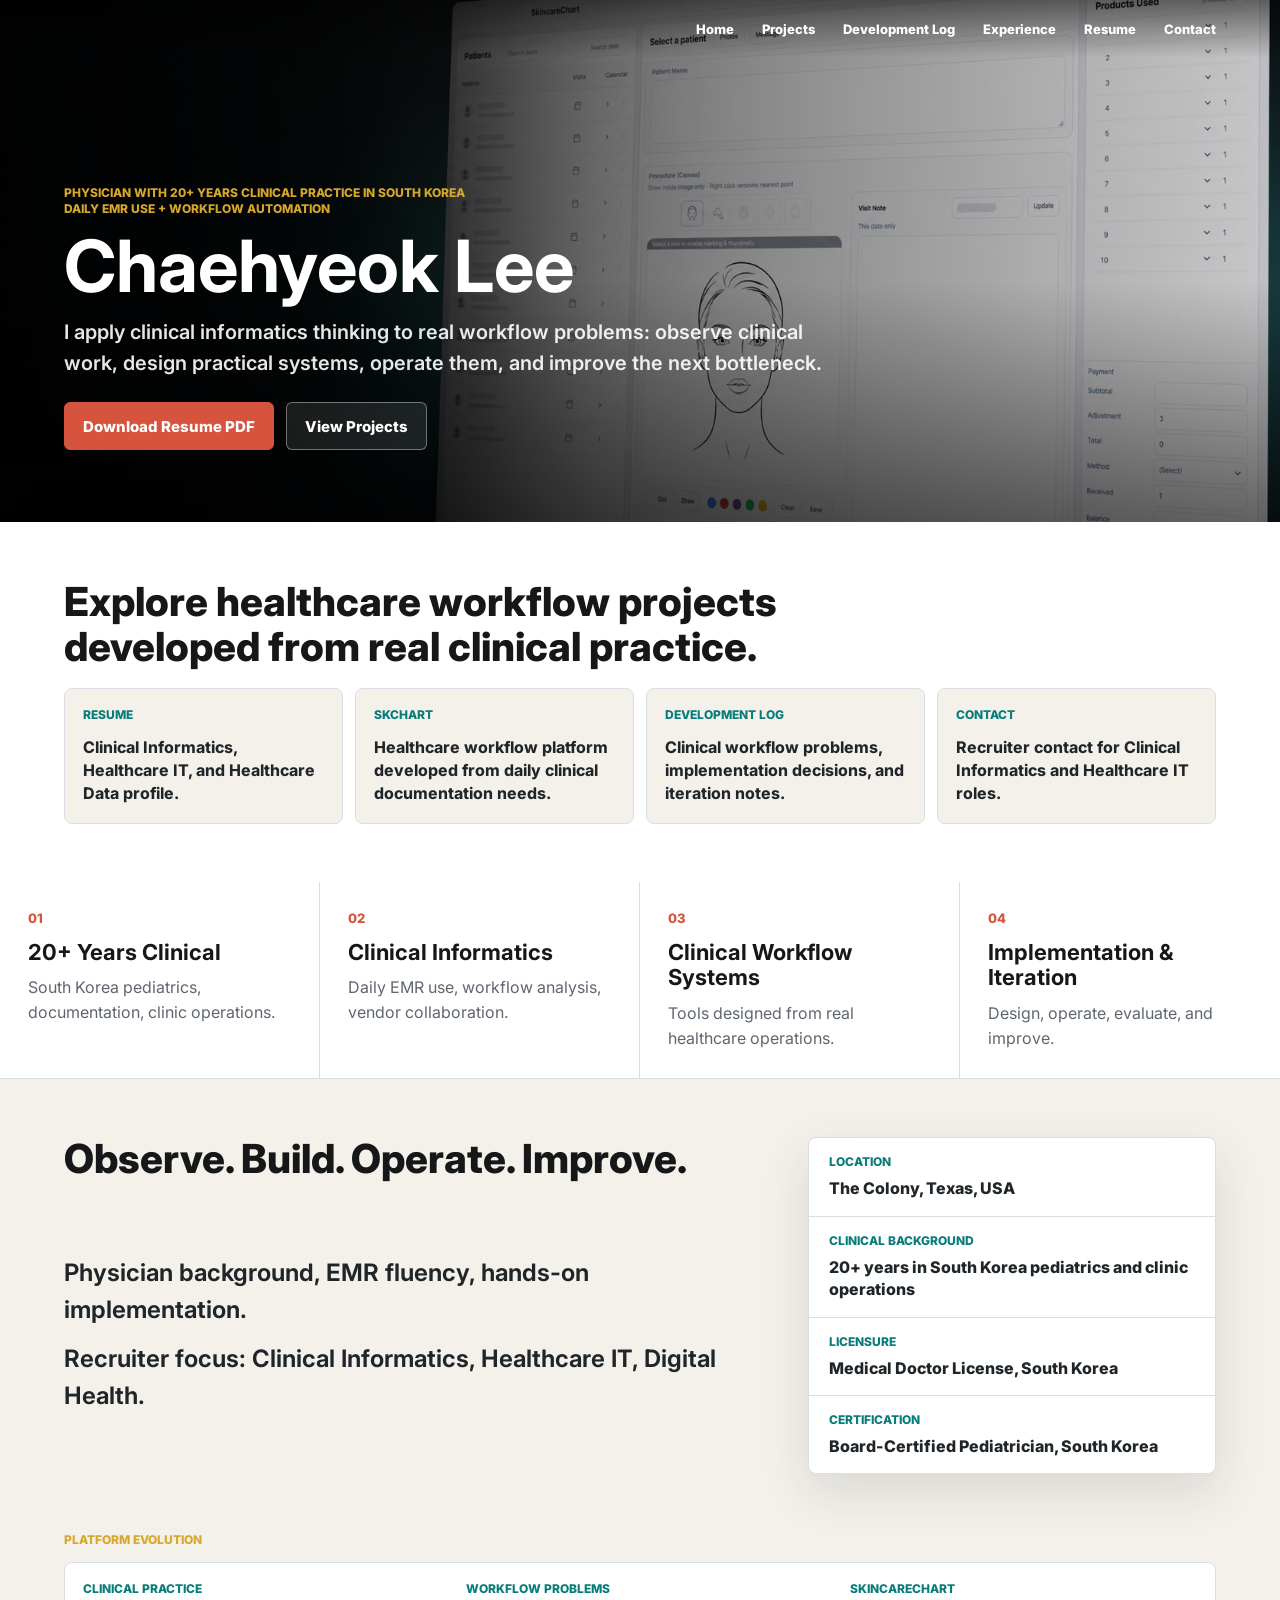
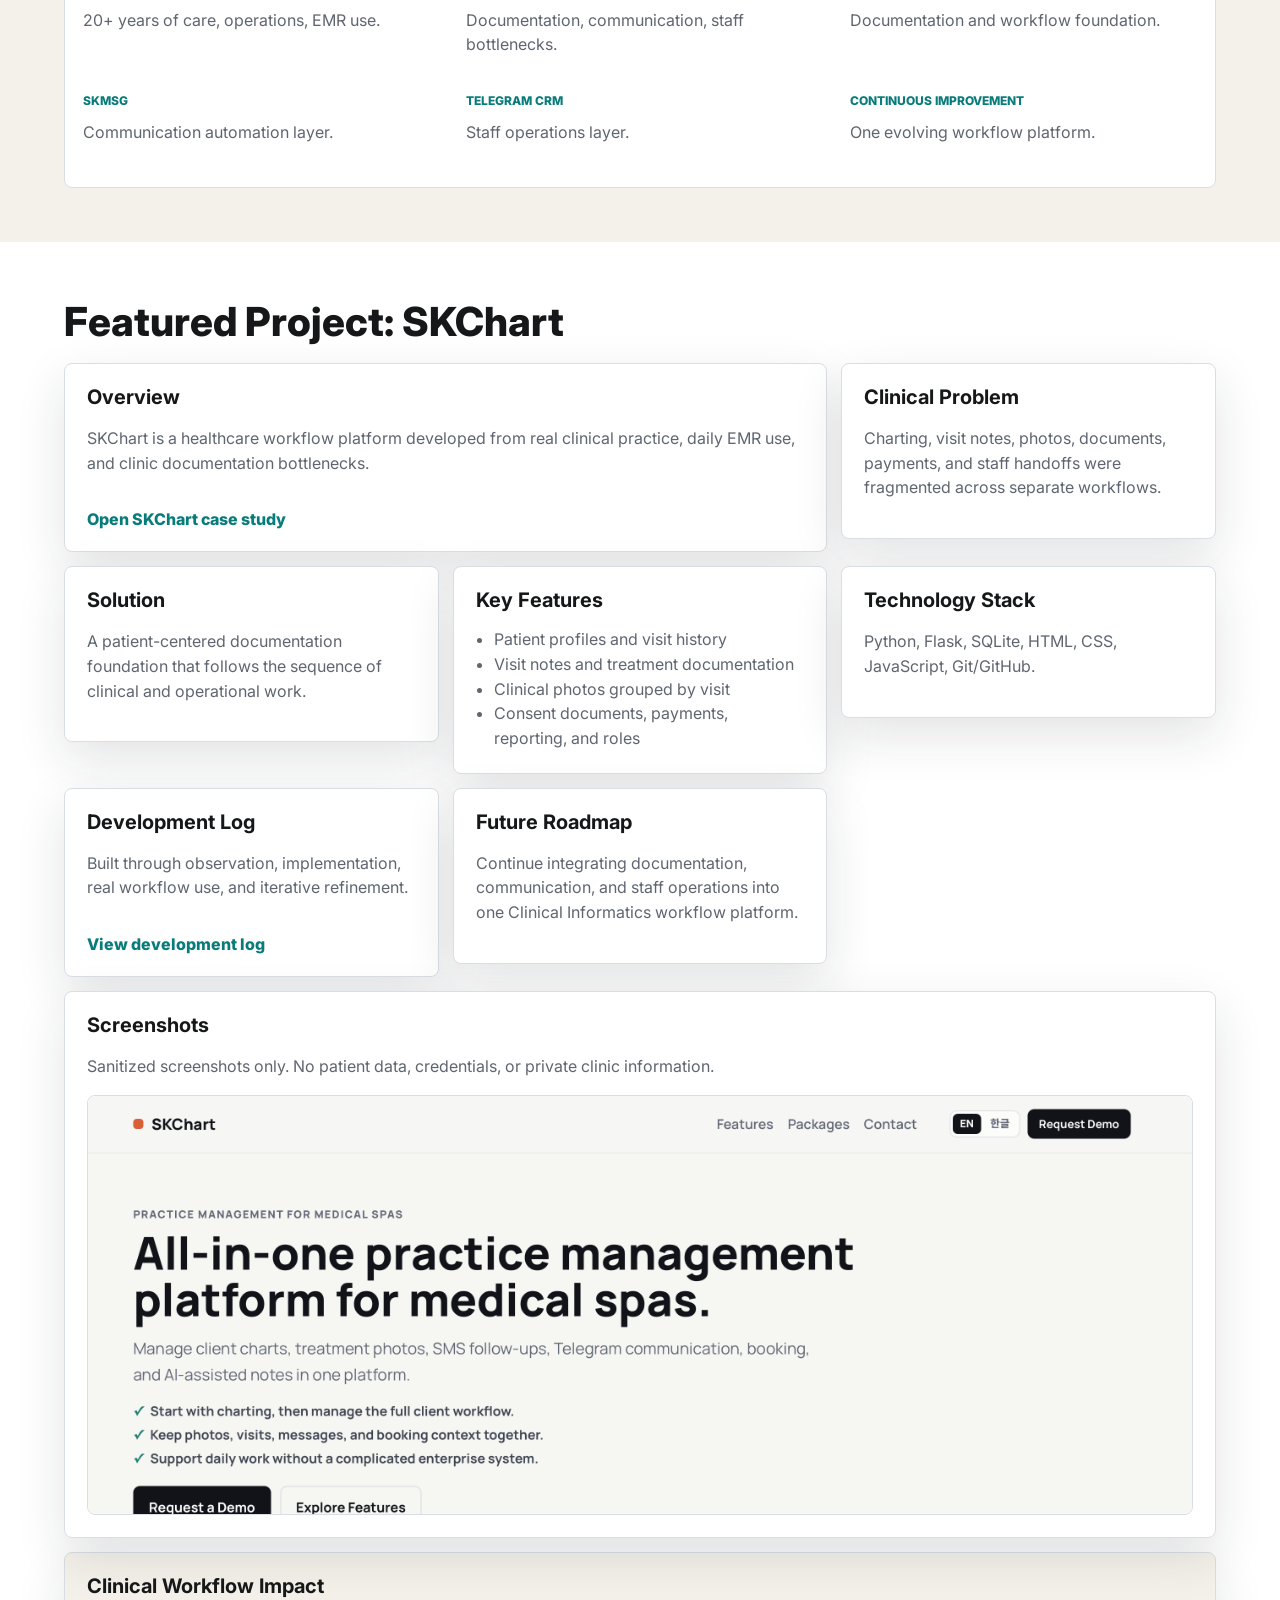
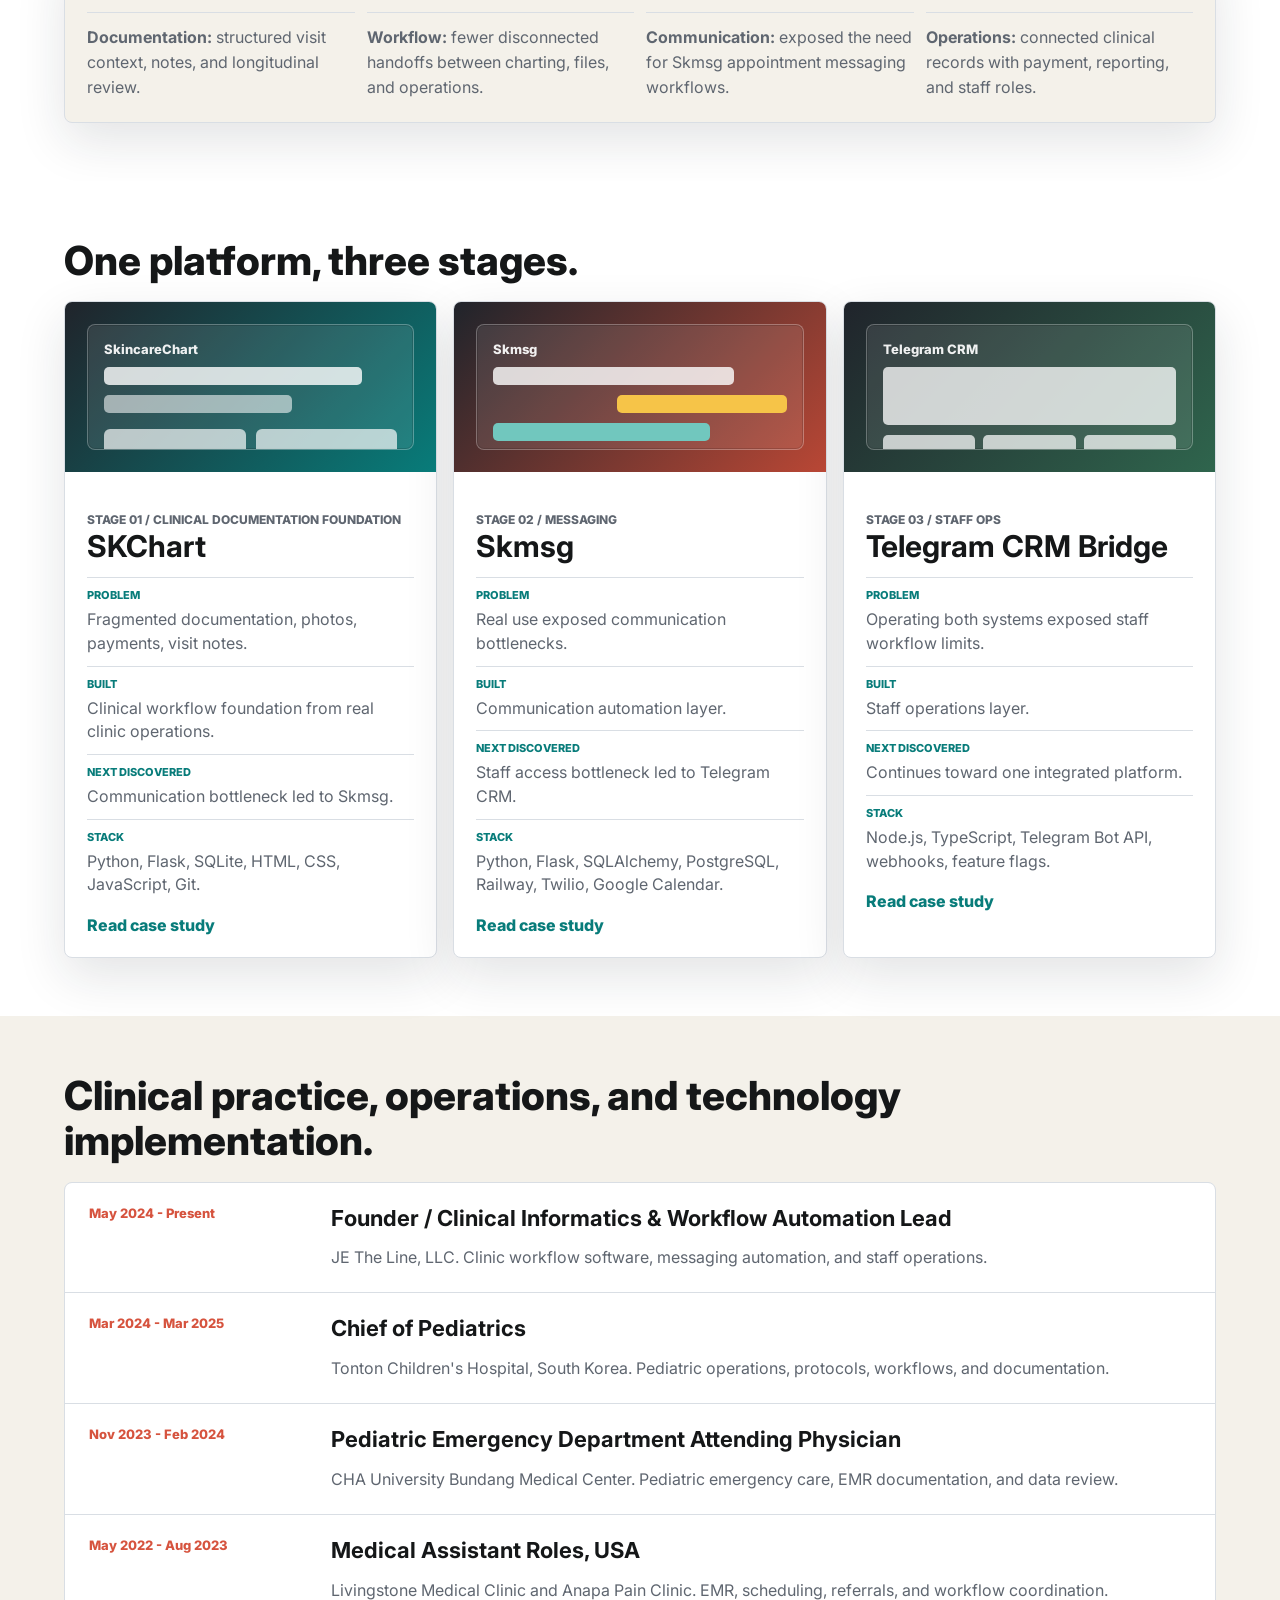
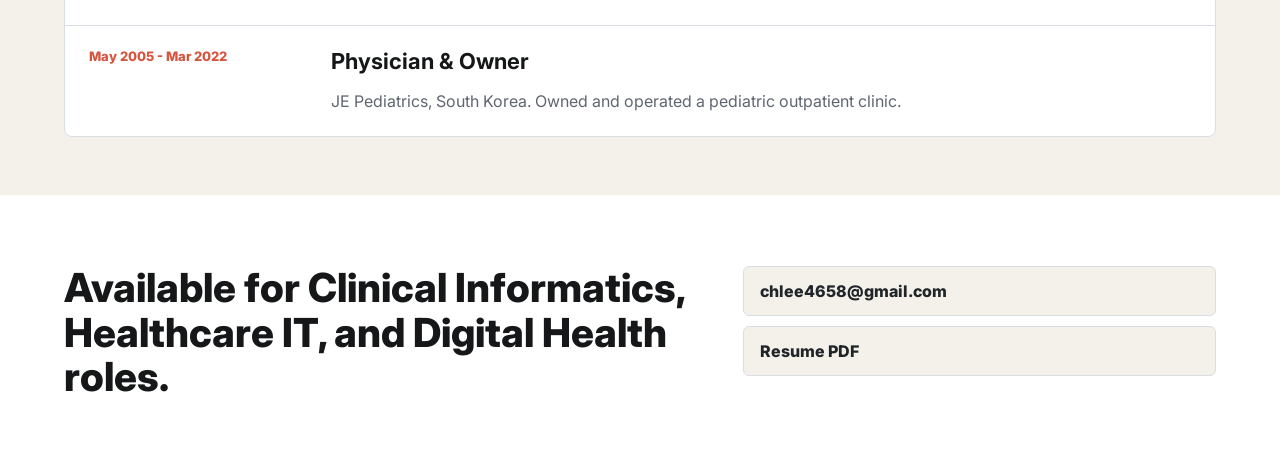
==== commit 2091d31e: "Fix homepage layout alignment" ====
--- a/index.html
+++ b/index.html
@@ -206,14 +206,14 @@
             <p>Built through observation, implementation, real workflow use, and iterative refinement.</p>
             <a class="text-link" href="development-log.html">View development log</a>
           </article>
+          <article>
+            <h3>Future Roadmap</h3>
+            <p>Continue integrating documentation, communication, and staff operations into one Clinical Informatics workflow platform.</p>
+          </article>
           <article class="featured-image-card">
             <h3>Screenshots</h3>
             <p>Sanitized screenshots only. No patient data, credentials, or private clinic information.</p>
             <img src="assets/skchart-landing.png" alt="Sanitized SKChart workflow screenshot" />
-          </article>
-          <article>
-            <h3>Future Roadmap</h3>
-            <p>Continue integrating documentation, communication, and staff operations into one Clinical Informatics workflow platform.</p>
           </article>
         </div>
         <div class="impact-panel">
--- a/styles.css
+++ b/styles.css
@@ -35,7 +35,7 @@
 }
 
 .site-header {
-  position: fixed;
+  position: absolute;
   z-index: 10;
   top: 0;
   left: 0;
@@ -43,10 +43,11 @@
   display: flex;
   align-items: center;
   justify-content: flex-end;
-  min-height: 68px;
+  min-height: 58px;
   padding: 0 clamp(20px, 5vw, 72px);
   color: #fff;
-  background: linear-gradient(to bottom, rgba(0, 0, 0, 0.52), rgba(0, 0, 0, 0));
+  background: linear-gradient(to bottom, rgba(0, 0, 0, 0.5), rgba(0, 0, 0, 0));
+  backdrop-filter: none;
 }
 
 .brand {
@@ -60,8 +61,8 @@
 
 .nav-links {
   display: flex;
-  gap: clamp(16px, 3vw, 34px);
-  font-size: 14px;
+  gap: clamp(14px, 2.4vw, 28px);
+  font-size: 13px;
   font-weight: 800;
 }
 
@@ -69,7 +70,7 @@
   position: relative;
   display: grid;
   align-items: end;
-  min-height: 56vh;
+  min-height: 58vh;
   overflow: hidden;
   color: #fff;
 }
@@ -125,7 +126,7 @@
 h1 {
   max-width: 980px;
   margin: 0;
-  font-size: clamp(42px, 6.6vw, 84px);
+  font-size: clamp(40px, 6vw, 72px);
   line-height: 0.94;
   letter-spacing: 0;
   white-space: nowrap;
@@ -137,10 +138,10 @@
 
 .hero-copy {
   max-width: 780px;
-  margin: 24px 0 0;
+  margin: 18px 0 0;
   color: rgba(255, 255, 255, 0.9);
-  font-size: clamp(17px, 2vw, 22px);
-  line-height: 1.62;
+  font-size: clamp(16px, 1.8vw, 20px);
+  line-height: 1.52;
   font-weight: 600;
 }
 
@@ -148,7 +149,7 @@
   display: flex;
   flex-wrap: wrap;
   gap: 12px;
-  margin-top: 30px;
+  margin-top: 24px;
 }
 
 .primary-action,
@@ -182,7 +183,7 @@
 }
 
 .identity-band article {
-  min-height: 150px;
+  min-height: 124px;
   padding: clamp(20px, 2.4vw, 28px);
   border-right: 1px solid var(--line);
 }
@@ -212,7 +213,7 @@
 }
 
 .section {
-  padding: clamp(42px, 5.5vw, 72px) clamp(20px, 5vw, 72px);
+  padding: clamp(36px, 4.8vw, 58px) clamp(20px, 5vw, 72px);
 }
 
 .section-heading {
@@ -239,7 +240,7 @@
 }
 
 .portfolio-card-grid a {
-  min-height: 132px;
+  min-height: 112px;
   border: 1px solid var(--line);
   border-radius: 8px;
   padding: 18px;
@@ -265,7 +266,7 @@
   display: grid;
   grid-template-columns: minmax(0, 1.25fr) minmax(320px, 0.75fr);
   column-gap: clamp(28px, 5vw, 72px);
-  row-gap: 18px;
+  row-gap: 12px;
   align-items: start;
 }
 
@@ -297,7 +298,7 @@
   grid-column: 2;
   grid-row: 1 / span 2;
   align-self: start;
-  margin-top: 28px;
+  margin-top: 0;
   border: 1px solid var(--line);
   border-radius: 8px;
   background: #fff;
@@ -332,7 +333,7 @@
 }
 
 .journey-section {
-  padding: 0 clamp(20px, 5vw, 72px) clamp(42px, 5.5vw, 72px);
+  padding: 0 clamp(20px, 5vw, 72px) clamp(36px, 4.8vw, 54px);
   background: var(--paper);
 }
 
@@ -377,6 +378,7 @@
   display: grid;
   grid-template-columns: repeat(3, minmax(0, 1fr));
   gap: 14px;
+  align-items: start;
 }
 
 .featured-project article,
@@ -387,6 +389,10 @@
   padding: 22px;
   background: var(--panel);
   box-shadow: var(--shadow);
+}
+
+.featured-project article {
+  min-height: 0;
 }
 
 .featured-project h3,
@@ -410,17 +416,23 @@
   padding-left: 18px;
 }
 
-.featured-overview,
+.featured-overview {
+  grid-column: span 2;
+}
+
 .featured-image-card {
-  grid-column: span 2;
+  grid-column: 1 / -1;
 }
 
 .featured-image-card img {
   display: block;
   width: 100%;
+  max-height: 420px;
   margin-top: 16px;
   border: 1px solid var(--line);
   border-radius: 8px;
+  object-fit: cover;
+  object-position: top center;
 }
 
 .impact-panel {
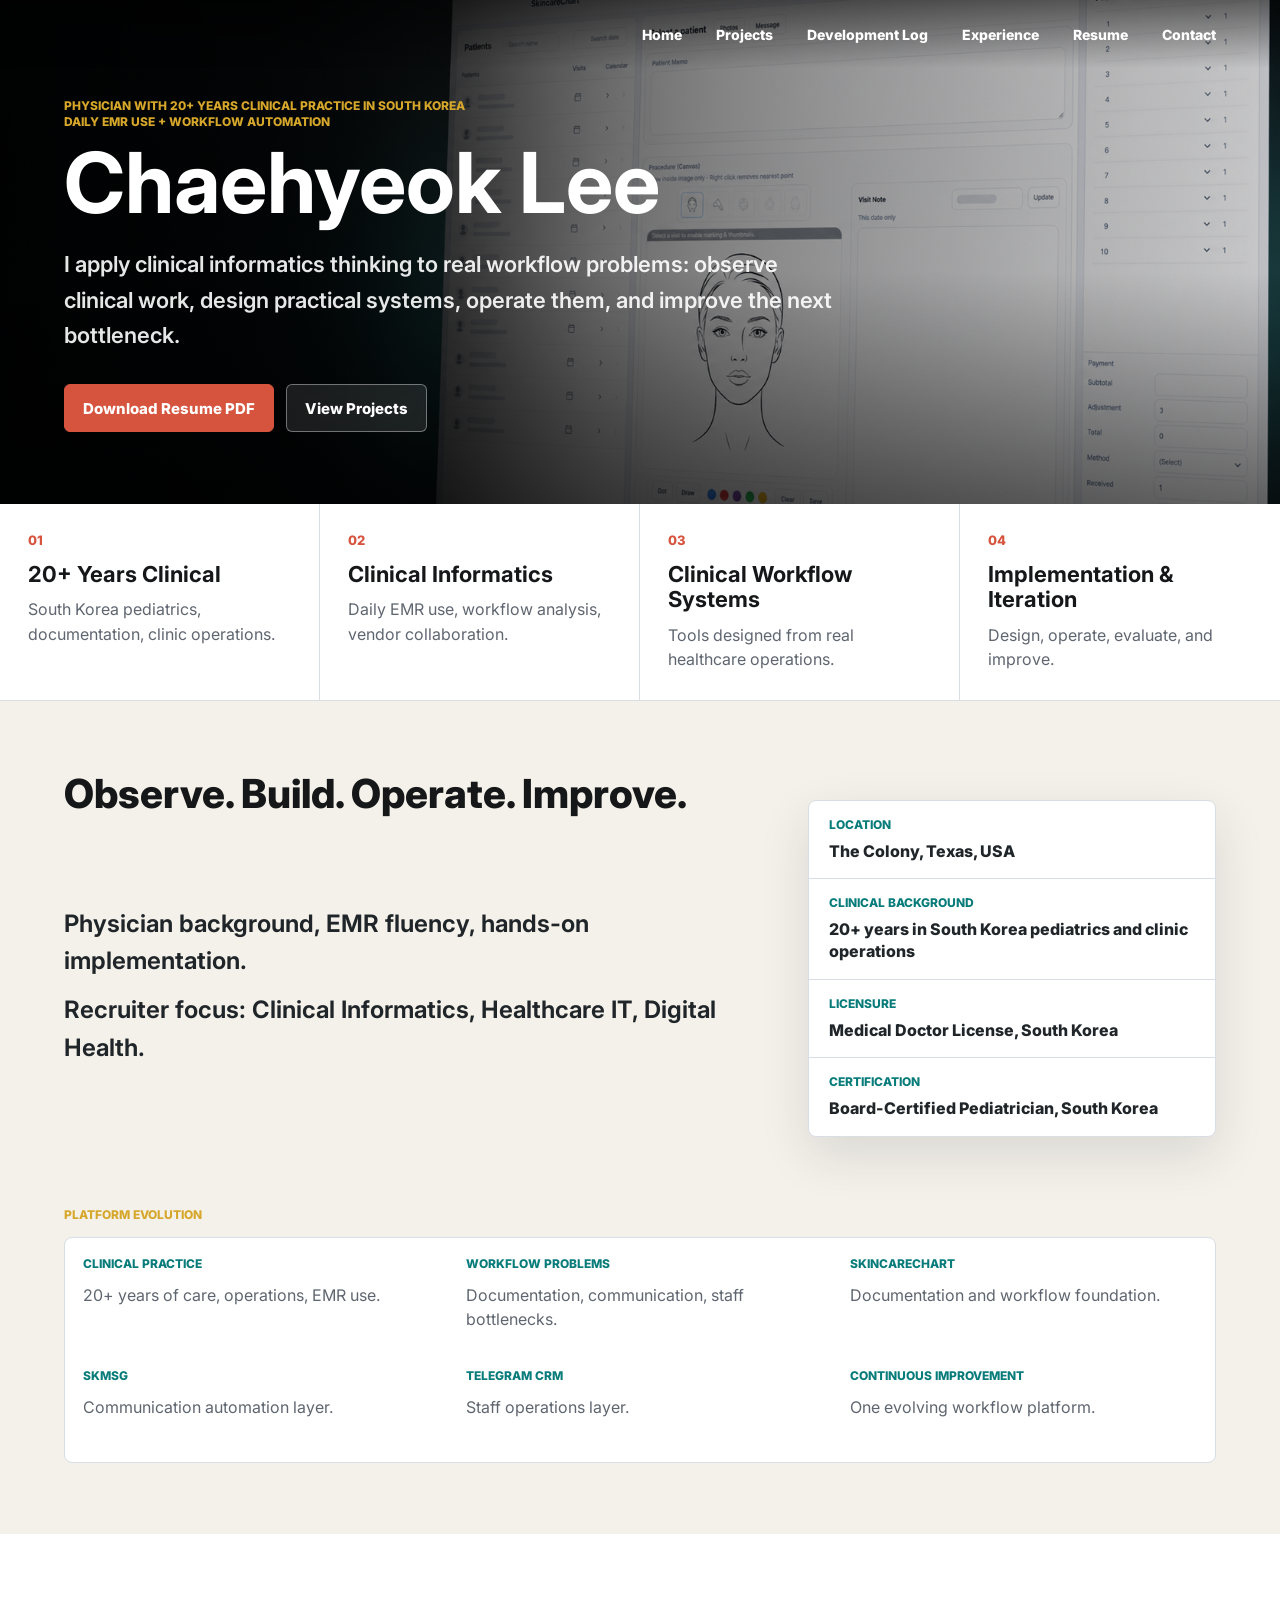
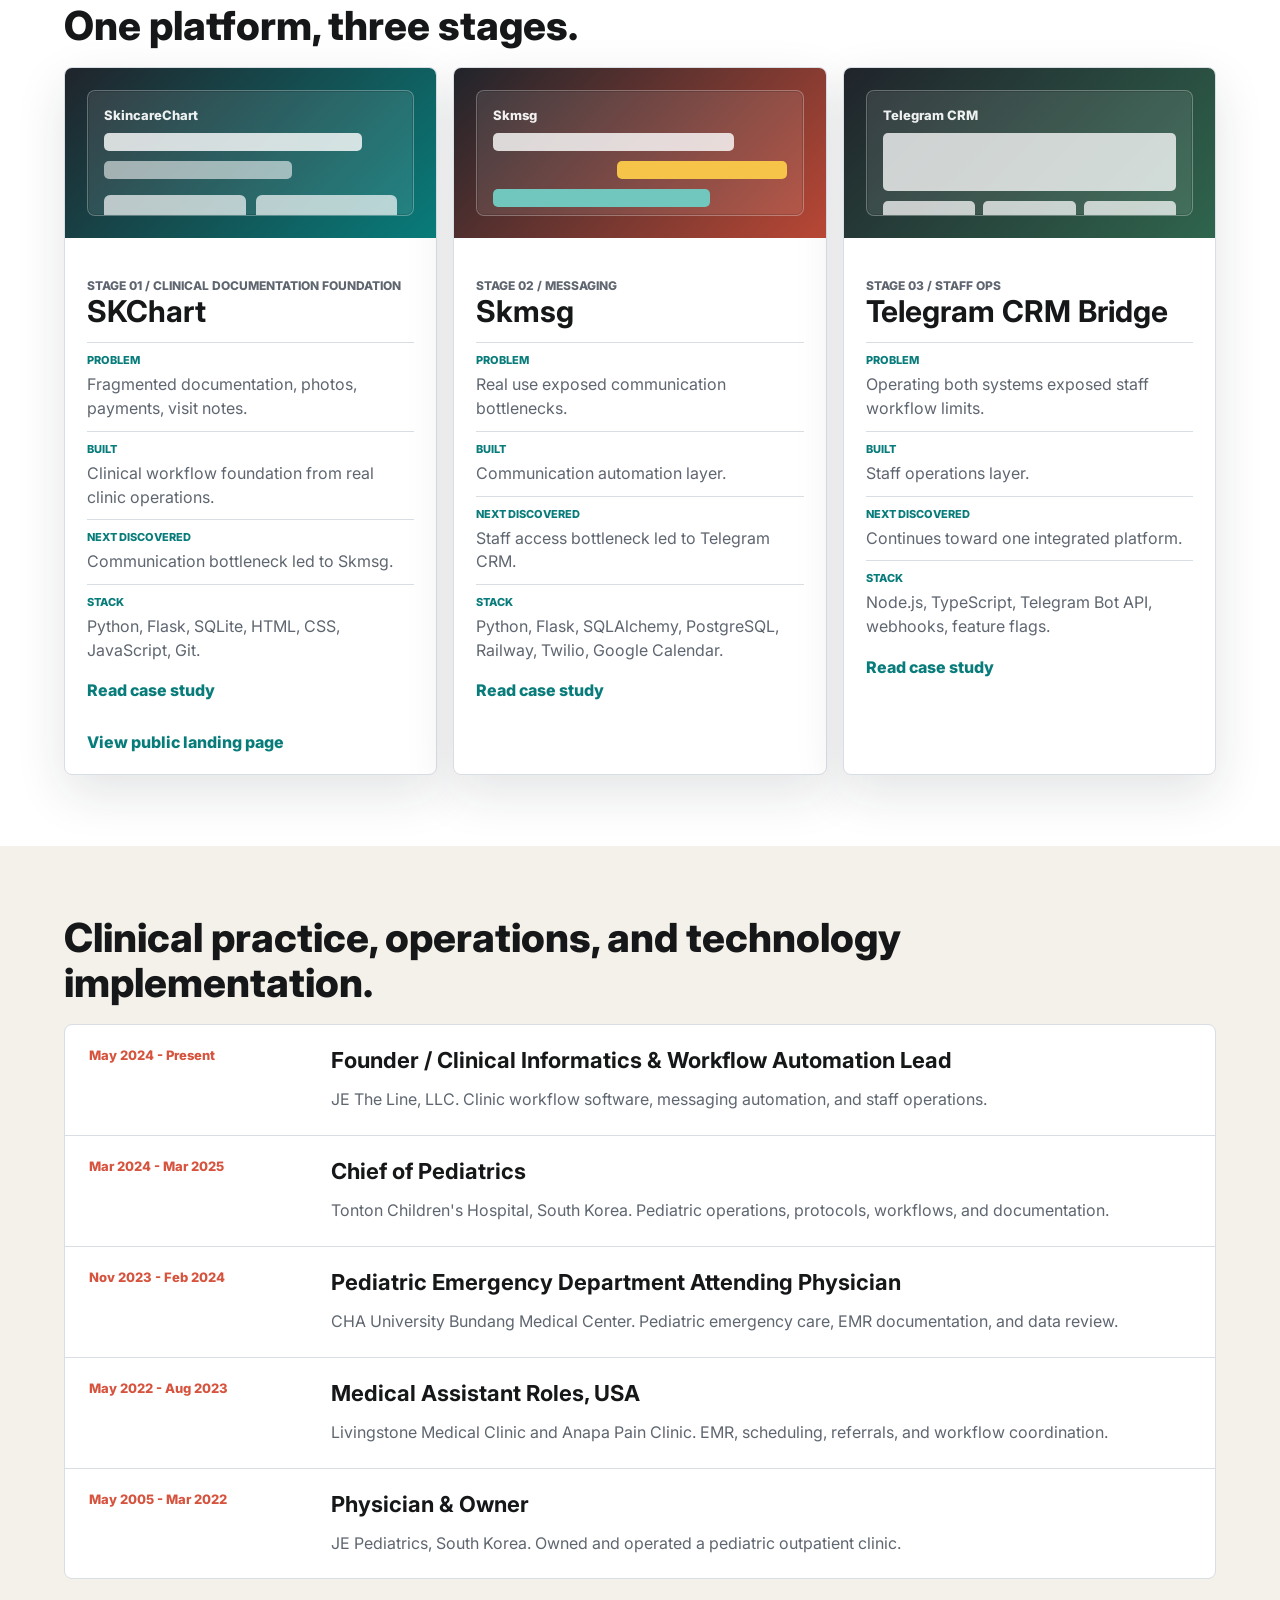
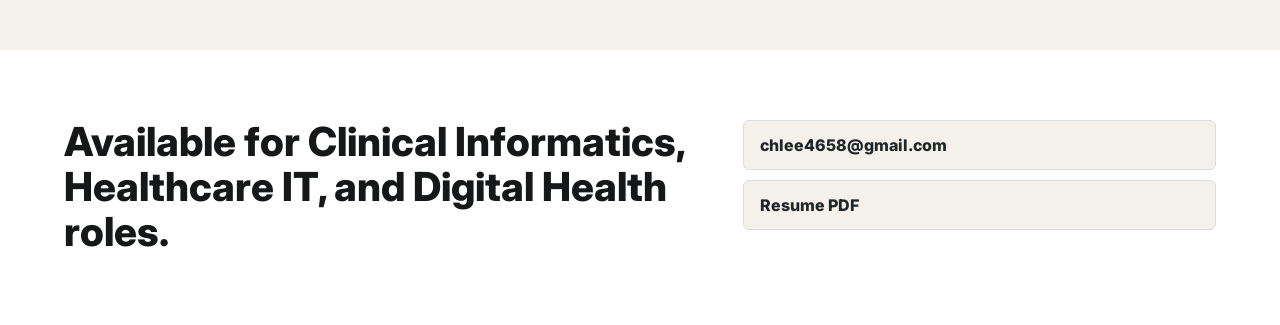
==== commit 6adeef3a: "Restore homepage layout and keep text updates" ====
--- a/index.html
+++ b/index.html
@@ -57,30 +57,6 @@
         </div>
       </section>
 
-      <section class="section portfolio-entry" aria-labelledby="portfolio-title">
-        <div class="section-heading">
-          <h2 id="portfolio-title">Explore healthcare workflow projects developed from real clinical practice.</h2>
-        </div>
-        <div class="portfolio-card-grid">
-          <a href="resume.html">
-            <span>Resume</span>
-            <p>Clinical Informatics, Healthcare IT, and Healthcare Data profile.</p>
-          </a>
-          <a href="docs/projects/skincarechart.html">
-            <span>SKChart</span>
-            <p>Healthcare workflow platform developed from daily clinical documentation needs.</p>
-          </a>
-          <a href="development-log.html">
-            <span>Development Log</span>
-            <p>Clinical workflow problems, implementation decisions, and iteration notes.</p>
-          </a>
-          <a href="#contact">
-            <span>Contact</span>
-            <p>Recruiter contact for Clinical Informatics and Healthcare IT roles.</p>
-          </a>
-        </div>
-      </section>
-
       <section id="profile" class="identity-band" aria-label="Professional identity">
         <article>
           <span>01</span>
@@ -170,63 +146,6 @@
         </div>
       </section>
 
-      <section id="featured-project" class="section featured-project-section">
-        <div class="section-heading">
-          <h2>Featured Project: SKChart</h2>
-        </div>
-        <div class="featured-project">
-          <article class="featured-overview">
-            <h3>Overview</h3>
-            <p>SKChart is a healthcare workflow platform developed from real clinical practice, daily EMR use, and clinic documentation bottlenecks.</p>
-            <a class="text-link" href="docs/projects/skincarechart.html">Open SKChart case study</a>
-          </article>
-          <article>
-            <h3>Clinical Problem</h3>
-            <p>Charting, visit notes, photos, documents, payments, and staff handoffs were fragmented across separate workflows.</p>
-          </article>
-          <article>
-            <h3>Solution</h3>
-            <p>A patient-centered documentation foundation that follows the sequence of clinical and operational work.</p>
-          </article>
-          <article>
-            <h3>Key Features</h3>
-            <ul>
-              <li>Patient profiles and visit history</li>
-              <li>Visit notes and treatment documentation</li>
-              <li>Clinical photos grouped by visit</li>
-              <li>Consent documents, payments, reporting, and roles</li>
-            </ul>
-          </article>
-          <article>
-            <h3>Technology Stack</h3>
-            <p>Python, Flask, SQLite, HTML, CSS, JavaScript, Git/GitHub.</p>
-          </article>
-          <article>
-            <h3>Development Log</h3>
-            <p>Built through observation, implementation, real workflow use, and iterative refinement.</p>
-            <a class="text-link" href="development-log.html">View development log</a>
-          </article>
-          <article>
-            <h3>Future Roadmap</h3>
-            <p>Continue integrating documentation, communication, and staff operations into one Clinical Informatics workflow platform.</p>
-          </article>
-          <article class="featured-image-card">
-            <h3>Screenshots</h3>
-            <p>Sanitized screenshots only. No patient data, credentials, or private clinic information.</p>
-            <img src="assets/skchart-landing.png" alt="Sanitized SKChart workflow screenshot" />
-          </article>
-        </div>
-        <div class="impact-panel">
-          <h3>Clinical Workflow Impact</h3>
-          <div class="impact-grid">
-            <p><strong>Documentation:</strong> structured visit context, notes, and longitudinal review.</p>
-            <p><strong>Workflow:</strong> fewer disconnected handoffs between charting, files, and operations.</p>
-            <p><strong>Communication:</strong> exposed the need for Skmsg appointment messaging workflows.</p>
-            <p><strong>Operations:</strong> connected clinical records with payment, reporting, and staff roles.</p>
-          </div>
-        </div>
-      </section>
-
       <section id="projects" class="section projects-section">
         <div class="section-heading">
           <h2>One platform, three stages.</h2>
@@ -254,6 +173,7 @@
               </dl>
               <div class="project-links">
                 <a class="text-link" href="docs/projects/skincarechart.html">Read case study</a>
+                <a class="text-link" href="https://skchart.com">View public landing page</a>
               </div>
             </div>
           </article>
--- a/styles.css
+++ b/styles.css
@@ -35,7 +35,7 @@
 }
 
 .site-header {
-  position: absolute;
+  position: fixed;
   z-index: 10;
   top: 0;
   left: 0;
@@ -43,11 +43,10 @@
   display: flex;
   align-items: center;
   justify-content: flex-end;
-  min-height: 58px;
+  min-height: 68px;
   padding: 0 clamp(20px, 5vw, 72px);
   color: #fff;
-  background: linear-gradient(to bottom, rgba(0, 0, 0, 0.5), rgba(0, 0, 0, 0));
-  backdrop-filter: none;
+  background: linear-gradient(to bottom, rgba(0, 0, 0, 0.52), rgba(0, 0, 0, 0));
 }
 
 .brand {
@@ -61,8 +60,8 @@
 
 .nav-links {
   display: flex;
-  gap: clamp(14px, 2.4vw, 28px);
-  font-size: 13px;
+  gap: clamp(16px, 3vw, 34px);
+  font-size: 14px;
   font-weight: 800;
 }
 
@@ -70,7 +69,7 @@
   position: relative;
   display: grid;
   align-items: end;
-  min-height: 58vh;
+  min-height: 56vh;
   overflow: hidden;
   color: #fff;
 }
@@ -126,7 +125,7 @@
 h1 {
   max-width: 980px;
   margin: 0;
-  font-size: clamp(40px, 6vw, 72px);
+  font-size: clamp(42px, 6.6vw, 84px);
   line-height: 0.94;
   letter-spacing: 0;
   white-space: nowrap;
@@ -138,10 +137,10 @@
 
 .hero-copy {
   max-width: 780px;
-  margin: 18px 0 0;
+  margin: 24px 0 0;
   color: rgba(255, 255, 255, 0.9);
-  font-size: clamp(16px, 1.8vw, 20px);
-  line-height: 1.52;
+  font-size: clamp(17px, 2vw, 22px);
+  line-height: 1.62;
   font-weight: 600;
 }
 
@@ -149,7 +148,7 @@
   display: flex;
   flex-wrap: wrap;
   gap: 12px;
-  margin-top: 24px;
+  margin-top: 30px;
 }
 
 .primary-action,
@@ -183,7 +182,7 @@
 }
 
 .identity-band article {
-  min-height: 124px;
+  min-height: 150px;
   padding: clamp(20px, 2.4vw, 28px);
   border-right: 1px solid var(--line);
 }
@@ -213,7 +212,7 @@
 }
 
 .section {
-  padding: clamp(36px, 4.8vw, 58px) clamp(20px, 5vw, 72px);
+  padding: clamp(42px, 5.5vw, 72px) clamp(20px, 5vw, 72px);
 }
 
 .section-heading {
@@ -229,44 +228,11 @@
   font-weight: 800;
 }
 
-.portfolio-entry {
-  background: #fff;
-}
-
-.portfolio-card-grid {
-  display: grid;
-  grid-template-columns: repeat(4, minmax(0, 1fr));
-  gap: 12px;
-}
-
-.portfolio-card-grid a {
-  min-height: 112px;
-  border: 1px solid var(--line);
-  border-radius: 8px;
-  padding: 18px;
-  background: var(--paper);
-}
-
-.portfolio-card-grid span {
-  display: block;
-  color: var(--teal);
-  font-size: 12px;
-  font-weight: 800;
-  text-transform: uppercase;
-}
-
-.portfolio-card-grid p {
-  margin: 14px 0 0;
-  color: var(--charcoal);
-  line-height: 1.45;
-  font-weight: 750;
-}
-
 .summary-section {
   display: grid;
   grid-template-columns: minmax(0, 1.25fr) minmax(320px, 0.75fr);
   column-gap: clamp(28px, 5vw, 72px);
-  row-gap: 12px;
+  row-gap: 18px;
   align-items: start;
 }
 
@@ -298,7 +264,7 @@
   grid-column: 2;
   grid-row: 1 / span 2;
   align-self: start;
-  margin-top: 0;
+  margin-top: 28px;
   border: 1px solid var(--line);
   border-radius: 8px;
   background: #fff;
@@ -333,7 +299,7 @@
 }
 
 .journey-section {
-  padding: 0 clamp(20px, 5vw, 72px) clamp(36px, 4.8vw, 54px);
+  padding: 0 clamp(20px, 5vw, 72px) clamp(42px, 5.5vw, 72px);
   background: var(--paper);
 }
 
@@ -368,89 +334,6 @@
 
 .projects-section {
   background: #fff;
-}
-
-.featured-project-section {
-  background: #fff;
-}
-
-.featured-project {
-  display: grid;
-  grid-template-columns: repeat(3, minmax(0, 1fr));
-  gap: 14px;
-  align-items: start;
-}
-
-.featured-project article,
-.impact-panel,
-.portfolio-summary-panel {
-  border: 1px solid var(--line);
-  border-radius: 8px;
-  padding: 22px;
-  background: var(--panel);
-  box-shadow: var(--shadow);
-}
-
-.featured-project article {
-  min-height: 0;
-}
-
-.featured-project h3,
-.impact-panel h3,
-.portfolio-summary-panel h2 {
-  margin: 0;
-  font-size: 20px;
-  line-height: 1.18;
-}
-
-.featured-project p,
-.featured-project li,
-.impact-panel p,
-.portfolio-summary-panel p {
-  color: var(--muted);
-  line-height: 1.55;
-}
-
-.featured-project ul {
-  margin: 14px 0 0;
-  padding-left: 18px;
-}
-
-.featured-overview {
-  grid-column: span 2;
-}
-
-.featured-image-card {
-  grid-column: 1 / -1;
-}
-
-.featured-image-card img {
-  display: block;
-  width: 100%;
-  max-height: 420px;
-  margin-top: 16px;
-  border: 1px solid var(--line);
-  border-radius: 8px;
-  object-fit: cover;
-  object-position: top center;
-}
-
-.impact-panel {
-  margin-top: 14px;
-  background: var(--paper);
-}
-
-.impact-grid {
-  display: grid;
-  grid-template-columns: repeat(4, minmax(0, 1fr));
-  gap: 12px;
-  margin-top: 14px;
-}
-
-.impact-grid p {
-  margin: 0;
-  border-top: 1px solid var(--line);
-  padding-top: 12px;
 }
 
 .project-grid {
@@ -1026,17 +909,6 @@
   margin-top: 22px;
 }
 
-.portfolio-summary-panel {
-  margin-top: 18px;
-}
-
-.portfolio-summary-panel p {
-  max-width: 900px;
-  margin: 14px 0 0;
-  color: var(--charcoal);
-  font-weight: 650;
-}
-
 .case-study h2 {
   margin: 0;
   font-size: 22px;
@@ -1084,11 +956,8 @@
 
 @media (max-width: 1060px) {
   .identity-band,
-  .portfolio-card-grid,
   .project-grid,
-  .journey-strip,
-  .featured-project,
-  .impact-grid {
+  .journey-strip {
     grid-template-columns: repeat(2, 1fr);
   }
 
@@ -1135,16 +1004,11 @@
   .case-flow,
   .case-grid-detail,
   .dev-log-grid,
-  .resume-web,
-  .portfolio-card-grid,
-  .featured-project,
-  .impact-grid {
+  .resume-web {
     grid-template-columns: 1fr;
   }
 
-  .case-image-card,
-  .featured-overview,
-  .featured-image-card {
+  .case-image-card {
     grid-column: auto;
   }
 }
@@ -1201,7 +1065,6 @@
   }
 
   .identity-band,
-  .portfolio-card-grid,
   .project-grid,
   .journey-strip {
     grid-template-columns: 1fr;
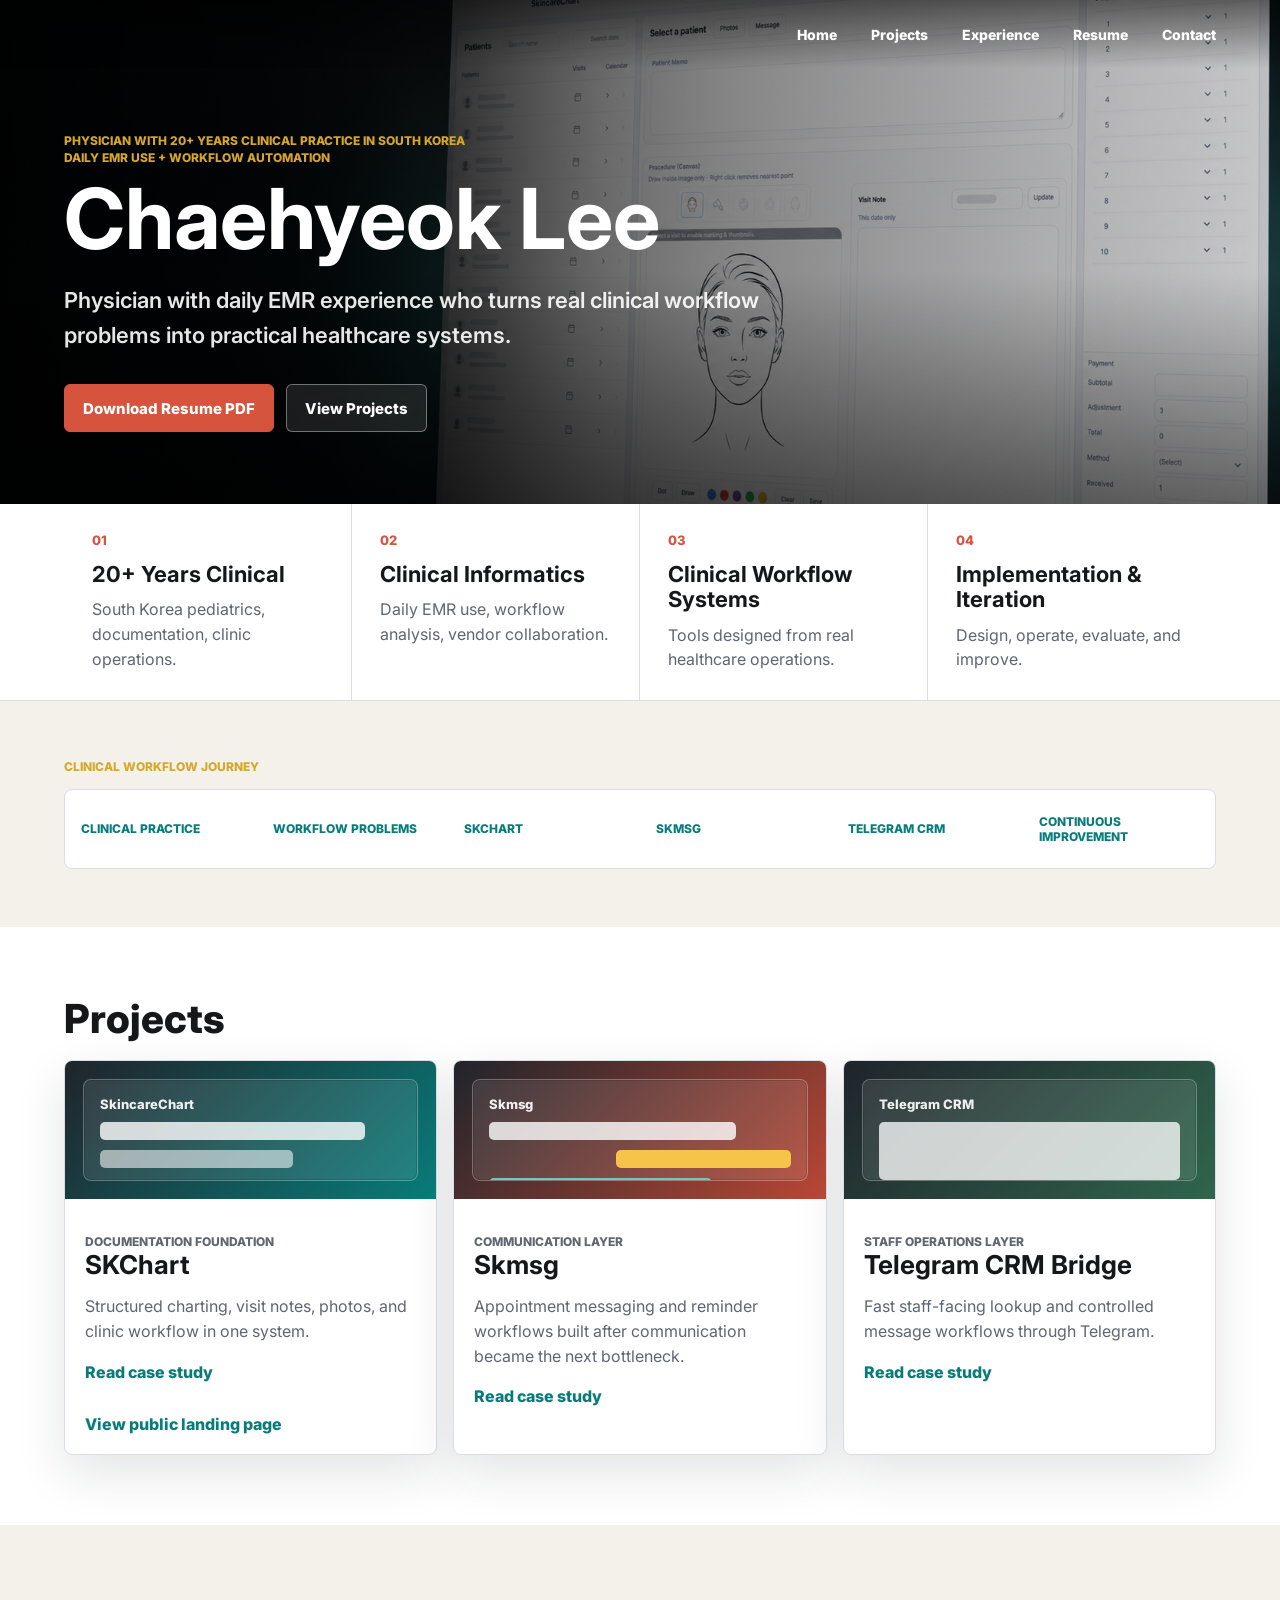
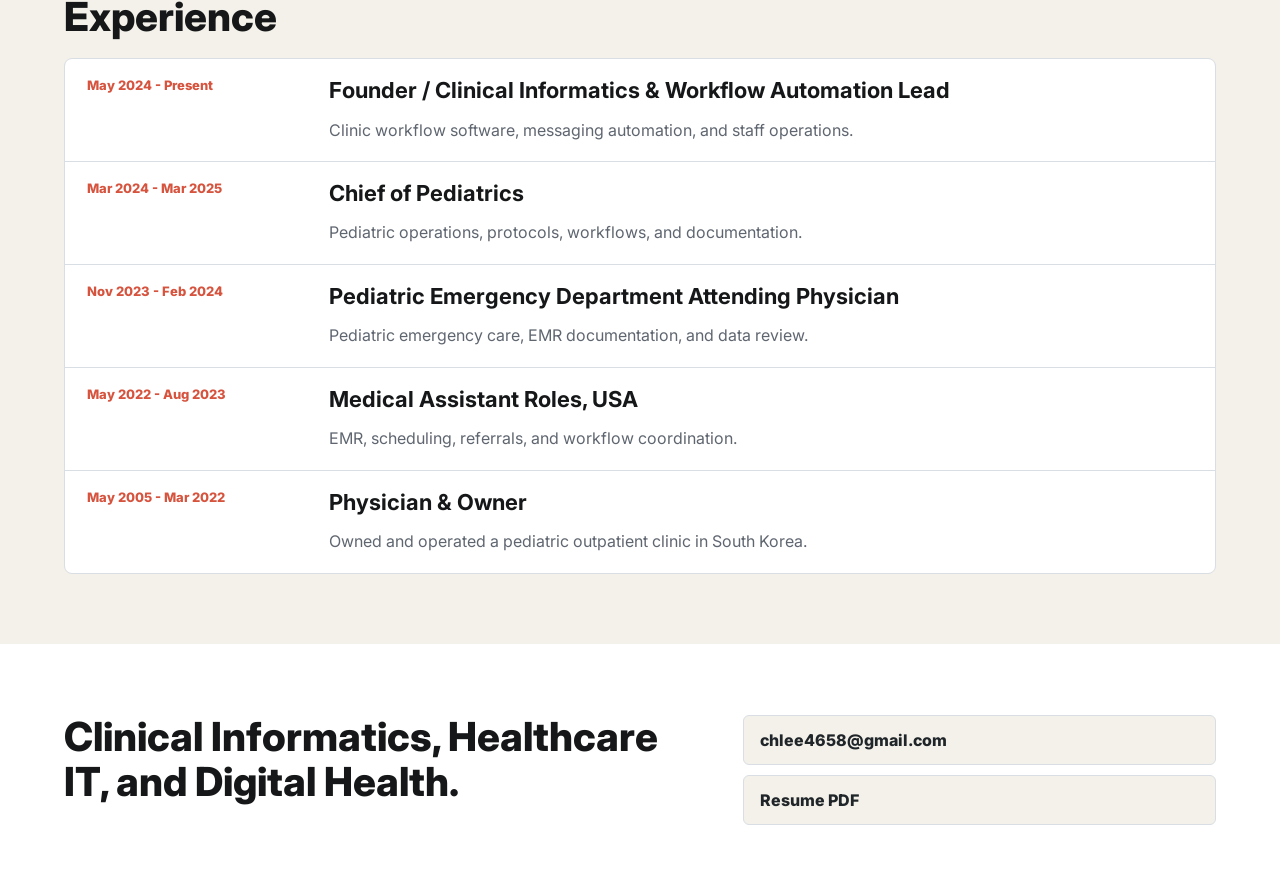
==== commit cd9712fd: "Simplify recruiter portfolio homepage" ====
--- a/index.html
+++ b/index.html
@@ -26,7 +26,6 @@
       <nav class="nav-links">
         <a href="#top">Home</a>
         <a href="#projects">Projects</a>
-        <a href="development-log.html">Development Log</a>
         <a href="#experience">Experience</a>
         <a href="resume.html">Resume</a>
         <a href="#contact">Contact</a>
@@ -47,8 +46,7 @@
             <span>Lee</span>
           </h1>
           <p class="hero-copy">
-            I apply clinical informatics thinking to real workflow problems:
-            observe clinical work, design practical systems, operate them, and improve the next bottleneck.
+            Physician with daily EMR experience who turns real clinical workflow problems into practical healthcare systems.
           </p>
           <div class="hero-actions" aria-label="Portfolio actions">
             <a class="primary-action" href="resumes/Chaehyeok_Lee_Resume.pdf">Download Resume PDF</a>
@@ -80,75 +78,33 @@
         </article>
       </section>
 
-      <section class="section summary-section">
-        <div class="section-heading">
-          <h2>Observe. Build. Operate. Improve.</h2>
-        </div>
-        <div class="summary-grid">
-          <div class="summary-main">
-            <p>
-              Physician background, EMR fluency, hands-on implementation.
-            </p>
-            <p>
-              Recruiter focus: Clinical Informatics, Healthcare IT, Digital Health.
-            </p>
-          </div>
-          <aside class="fact-panel" aria-label="Career facts">
-            <dl>
-              <div>
-                <dt>Location</dt>
-                <dd>The Colony, Texas, USA</dd>
-              </div>
-              <div>
-              <dt>Clinical background</dt>
-                <dd>20+ years in South Korea pediatrics and clinic operations</dd>
-              </div>
-              <div>
-                <dt>Licensure</dt>
-                <dd>Medical Doctor License, South Korea</dd>
-              </div>
-              <div>
-                <dt>Certification</dt>
-                <dd>Board-Certified Pediatrician, South Korea</dd>
-              </div>
-            </dl>
-          </aside>
-        </div>
-      </section>
-
       <section class="journey-section" aria-label="Platform evolution">
-        <p class="eyebrow">Platform Evolution</p>
+        <p class="eyebrow">Clinical workflow journey</p>
         <div class="journey-strip">
           <article>
             <span>Clinical practice</span>
-            <p>20+ years of care, operations, EMR use.</p>
           </article>
           <article>
             <span>Workflow problems</span>
-            <p>Documentation, communication, staff bottlenecks.</p>
-          </article>
-          <article>
-            <span>SkincareChart</span>
-            <p>Documentation and workflow foundation.</p>
+          </article>
+          <article>
+            <span>SKChart</span>
           </article>
           <article>
             <span>Skmsg</span>
-            <p>Communication automation layer.</p>
           </article>
           <article>
             <span>Telegram CRM</span>
-            <p>Staff operations layer.</p>
           </article>
           <article>
             <span>Continuous improvement</span>
-            <p>One evolving workflow platform.</p>
           </article>
         </div>
       </section>
 
       <section id="projects" class="section projects-section">
         <div class="section-heading">
-          <h2>One platform, three stages.</h2>
+          <h2>Projects</h2>
         </div>
         <div class="project-grid">
           <article class="project-card chart-card">
@@ -163,14 +119,9 @@
               </div>
             </div>
             <div class="project-body">
-              <p class="project-kicker">Stage 01 / Clinical Documentation Foundation</p>
+              <p class="project-kicker">Documentation foundation</p>
               <h3>SKChart</h3>
-              <dl class="project-facts">
-                <div><dt>Problem</dt><dd>Fragmented documentation, photos, payments, visit notes.</dd></div>
-                <div><dt>Built</dt><dd>Clinical workflow foundation from real clinic operations.</dd></div>
-                <div><dt>Next discovered</dt><dd>Communication bottleneck led to Skmsg.</dd></div>
-                <div><dt>Stack</dt><dd>Python, Flask, SQLite, HTML, CSS, JavaScript, Git.</dd></div>
-              </dl>
+              <p>Structured charting, visit notes, photos, and clinic workflow in one system.</p>
               <div class="project-links">
                 <a class="text-link" href="docs/projects/skincarechart.html">Read case study</a>
                 <a class="text-link" href="https://skchart.com">View public landing page</a>
@@ -188,14 +139,9 @@
               </div>
             </div>
             <div class="project-body">
-              <p class="project-kicker">Stage 02 / Messaging</p>
+              <p class="project-kicker">Communication layer</p>
               <h3>Skmsg</h3>
-              <dl class="project-facts">
-                <div><dt>Problem</dt><dd>Real use exposed communication bottlenecks.</dd></div>
-                <div><dt>Built</dt><dd>Communication automation layer.</dd></div>
-                <div><dt>Next discovered</dt><dd>Staff access bottleneck led to Telegram CRM.</dd></div>
-                <div><dt>Stack</dt><dd>Python, Flask, SQLAlchemy, PostgreSQL, Railway, Twilio, Google Calendar.</dd></div>
-              </dl>
+              <p>Appointment messaging and reminder workflows built after communication became the next bottleneck.</p>
               <a class="text-link" href="docs/projects/skmsg.html">Read case study</a>
             </div>
           </article>
@@ -209,14 +155,9 @@
               </div>
             </div>
             <div class="project-body">
-              <p class="project-kicker">Stage 03 / Staff Ops</p>
+              <p class="project-kicker">Staff operations layer</p>
               <h3>Telegram CRM Bridge</h3>
-              <dl class="project-facts">
-                <div><dt>Problem</dt><dd>Operating both systems exposed staff workflow limits.</dd></div>
-                <div><dt>Built</dt><dd>Staff operations layer.</dd></div>
-                <div><dt>Next discovered</dt><dd>Continues toward one integrated platform.</dd></div>
-                <div><dt>Stack</dt><dd>Node.js, TypeScript, Telegram Bot API, webhooks, feature flags.</dd></div>
-              </dl>
+              <p>Fast staff-facing lookup and controlled message workflows through Telegram.</p>
               <a class="text-link" href="docs/projects/telegram-crm-bridge.html">Read case study</a>
             </div>
           </article>
@@ -225,40 +166,40 @@
 
       <section id="experience" class="section experience-section">
         <div class="section-heading">
-          <h2>Clinical practice, operations, and technology implementation.</h2>
+          <h2>Experience</h2>
         </div>
         <div class="timeline">
           <article>
             <span>May 2024 - Present</span>
             <h3>Founder / Clinical Informatics & Workflow Automation Lead</h3>
-            <p>JE The Line, LLC. Clinic workflow software, messaging automation, and staff operations.</p>
+            <p>Clinic workflow software, messaging automation, and staff operations.</p>
           </article>
           <article>
             <span>Mar 2024 - Mar 2025</span>
             <h3>Chief of Pediatrics</h3>
-            <p>Tonton Children's Hospital, South Korea. Pediatric operations, protocols, workflows, and documentation.</p>
+            <p>Pediatric operations, protocols, workflows, and documentation.</p>
           </article>
           <article>
             <span>Nov 2023 - Feb 2024</span>
             <h3>Pediatric Emergency Department Attending Physician</h3>
-            <p>CHA University Bundang Medical Center. Pediatric emergency care, EMR documentation, and data review.</p>
+            <p>Pediatric emergency care, EMR documentation, and data review.</p>
           </article>
           <article>
             <span>May 2022 - Aug 2023</span>
             <h3>Medical Assistant Roles, USA</h3>
-            <p>Livingstone Medical Clinic and Anapa Pain Clinic. EMR, scheduling, referrals, and workflow coordination.</p>
+            <p>EMR, scheduling, referrals, and workflow coordination.</p>
           </article>
           <article>
             <span>May 2005 - Mar 2022</span>
             <h3>Physician & Owner</h3>
-            <p>JE Pediatrics, South Korea. Owned and operated a pediatric outpatient clinic.</p>
+            <p>Owned and operated a pediatric outpatient clinic in South Korea.</p>
           </article>
         </div>
       </section>
 
       <section id="contact" class="contact-section" aria-labelledby="contact-title">
         <div>
-          <h2 id="contact-title">Available for Clinical Informatics, Healthcare IT, and Digital Health roles.</h2>
+          <h2 id="contact-title">Clinical Informatics, Healthcare IT, and Digital Health.</h2>
         </div>
         <div class="contact-links">
           <a href="mailto:chlee4658@gmail.com">chlee4658@gmail.com</a>
--- a/styles.css
+++ b/styles.css
@@ -1,5 +1,7 @@
 :root {
   color-scheme: light;
+  --content-max: 1180px;
+  --page-pad: max(clamp(20px, 5vw, 72px), calc((100vw - var(--content-max)) / 2));
   --ink: #151718;
   --muted: #5f6670;
   --line: #d9dee4;
@@ -44,7 +46,7 @@
   align-items: center;
   justify-content: flex-end;
   min-height: 68px;
-  padding: 0 clamp(20px, 5vw, 72px);
+  padding: 0 var(--page-pad);
   color: #fff;
   background: linear-gradient(to bottom, rgba(0, 0, 0, 0.52), rgba(0, 0, 0, 0));
 }
@@ -97,7 +99,7 @@
   position: relative;
   width: auto;
   max-width: min(920px, calc(100% - 40px));
-  margin: 0 clamp(20px, 5vw, 72px) 8vh;
+  margin: 0 var(--page-pad) 8vh;
 }
 
 .eyebrow {
@@ -177,6 +179,7 @@
 .identity-band {
   display: grid;
   grid-template-columns: repeat(4, 1fr);
+  padding: 0 var(--page-pad);
   border-bottom: 1px solid var(--line);
   background: var(--panel);
 }
@@ -212,7 +215,7 @@
 }
 
 .section {
-  padding: clamp(42px, 5.5vw, 72px) clamp(20px, 5vw, 72px);
+  padding: clamp(42px, 5.5vw, 72px) var(--page-pad);
 }
 
 .section-heading {
@@ -299,13 +302,13 @@
 }
 
 .journey-section {
-  padding: 0 clamp(20px, 5vw, 72px) clamp(42px, 5.5vw, 72px);
+  padding: clamp(34px, 4.5vw, 58px) var(--page-pad);
   background: var(--paper);
 }
 
 .journey-strip {
   display: grid;
-  grid-template-columns: repeat(3, minmax(0, 1fr));
+  grid-template-columns: repeat(6, minmax(0, 1fr));
   overflow: hidden;
   border: 1px solid var(--line);
   border-radius: 8px;
@@ -313,8 +316,10 @@
 }
 
 .journey-strip article {
-  min-height: 112px;
-  padding: 18px;
+  display: flex;
+  align-items: center;
+  min-height: 78px;
+  padding: 16px;
   background: #fff;
 }
 
@@ -344,7 +349,7 @@
 
 .project-card {
   display: grid;
-  grid-template-rows: 170px auto;
+  grid-template-rows: 138px auto;
   min-height: 0;
   overflow: hidden;
   border: 1px solid var(--line);
@@ -474,7 +479,7 @@
 
 .screen-placeholder {
   position: absolute;
-  inset: 22px;
+  inset: 18px;
   display: grid;
   align-content: start;
   gap: 10px;
@@ -557,7 +562,7 @@
 .project-body {
   display: flex;
   flex-direction: column;
-  padding: 22px;
+  padding: 20px;
 }
 
 .project-links {
@@ -567,7 +572,7 @@
 }
 
 .project-kicker {
-  margin: 0 0 10px;
+  margin: 0 0 8px;
   color: var(--teal);
   font-size: 12px;
   font-weight: 800;
@@ -576,14 +581,14 @@
 
 .project-body h3 {
   margin: 0;
-  font-size: 30px;
+  font-size: 26px;
   line-height: 1.1;
 }
 
 .project-body p {
-  margin: 16px 0 0;
+  margin: 14px 0 0;
   color: var(--muted);
-  line-height: 1.65;
+  line-height: 1.55;
 }
 
 .project-facts {
@@ -652,7 +657,7 @@
   display: grid;
   grid-template-columns: 220px minmax(0, 1fr);
   gap: 22px;
-  padding: 22px 24px;
+  padding: 18px 22px;
   background: #fff;
 }
 
@@ -680,7 +685,7 @@
   grid-template-columns: minmax(0, 1.15fr) minmax(300px, 0.85fr);
   gap: 40px;
   align-items: start;
-  padding: clamp(42px, 5.5vw, 72px) clamp(20px, 5vw, 72px);
+  padding: clamp(42px, 5.5vw, 72px) var(--page-pad);
   background: #fff;
 }
 
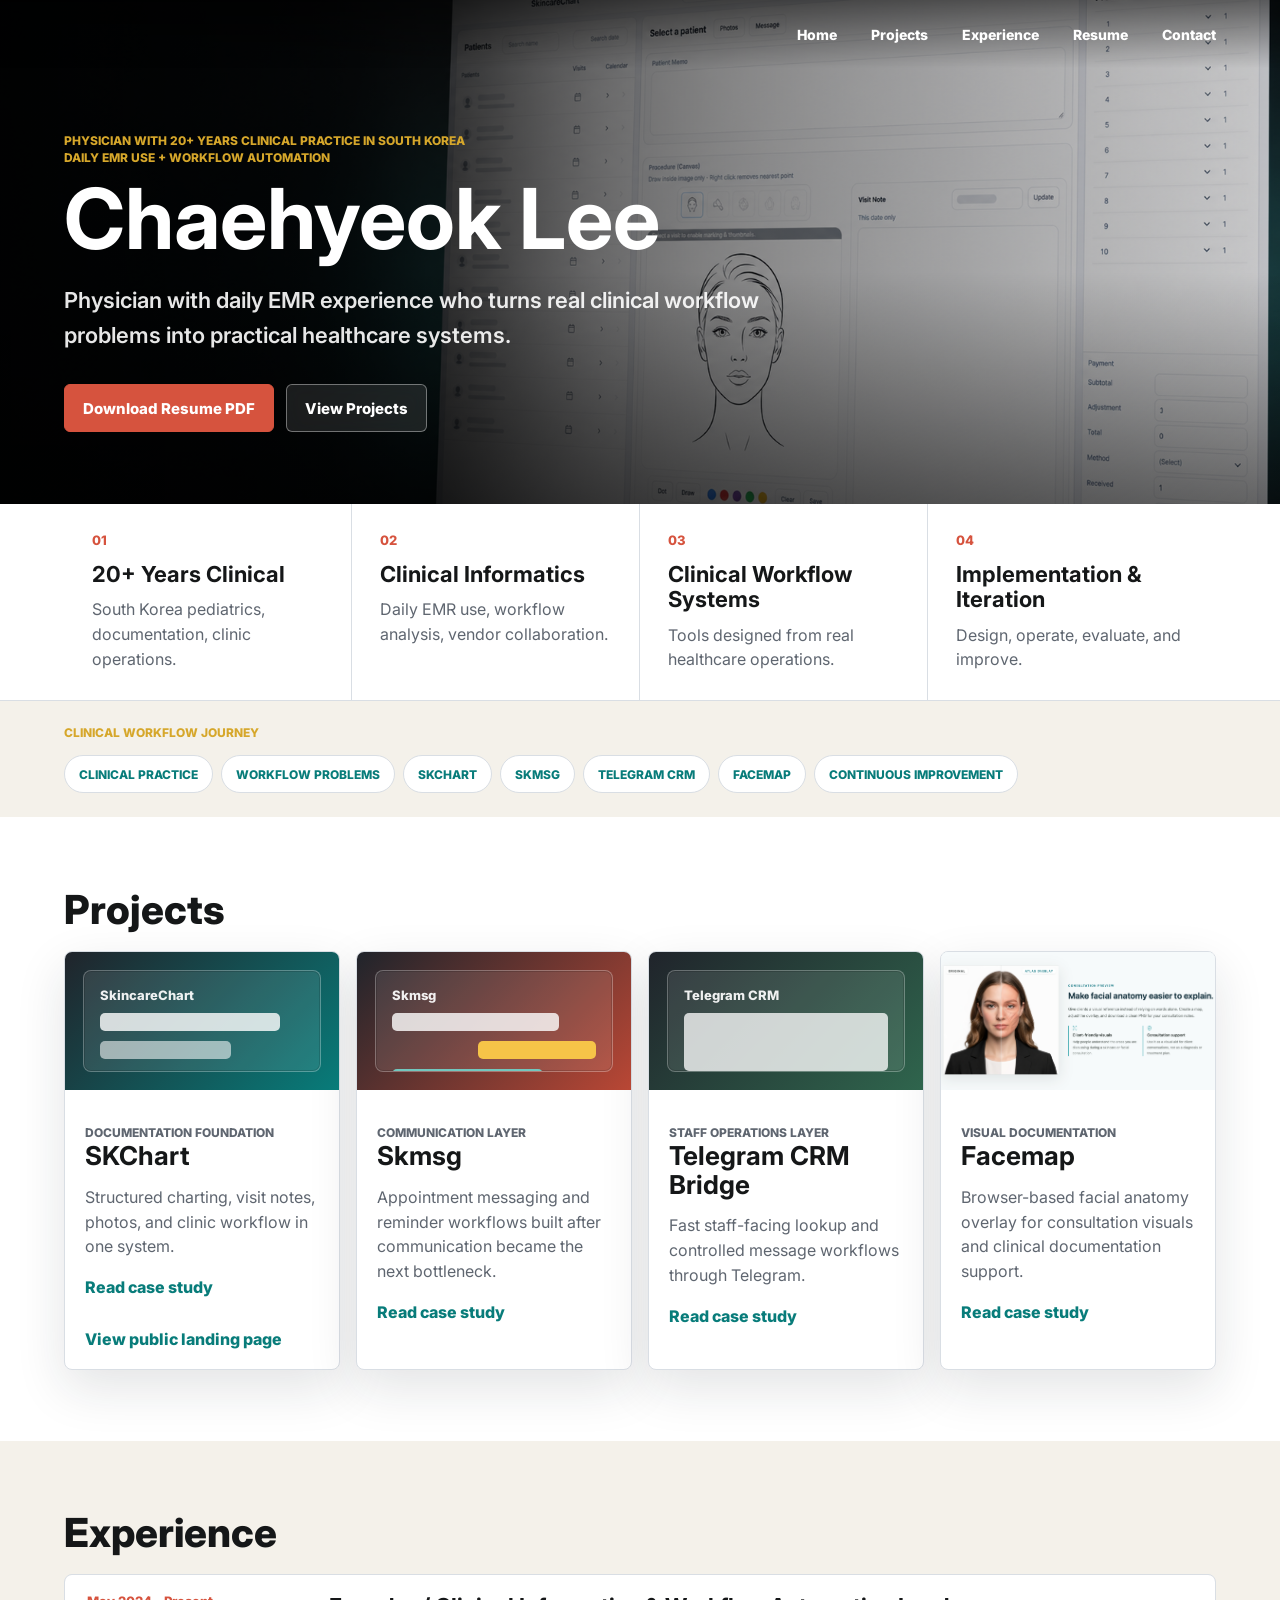
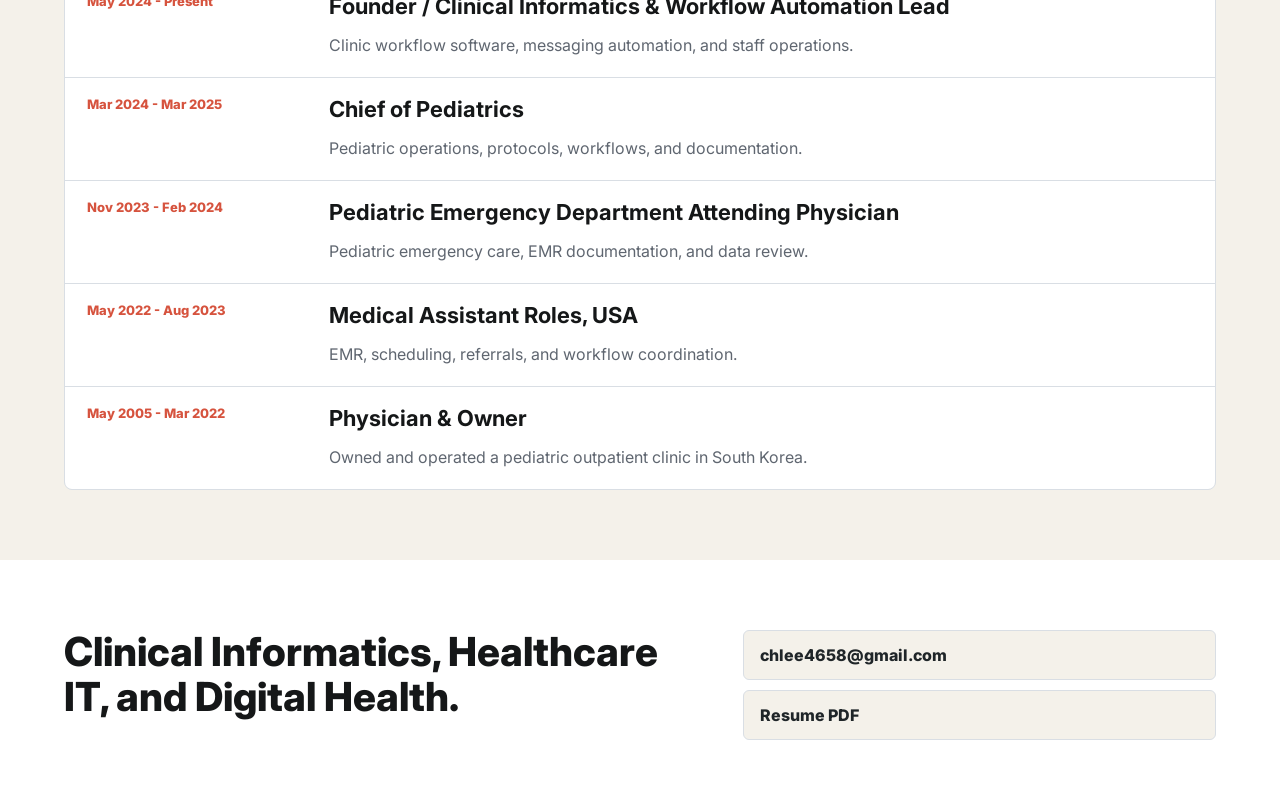
==== commit 62e93d72: "Add Facemap to portfolio" ====
--- a/index.html
+++ b/index.html
@@ -97,6 +97,9 @@
             <span>Telegram CRM</span>
           </article>
           <article>
+            <span>Facemap</span>
+          </article>
+          <article>
             <span>Continuous improvement</span>
           </article>
         </div>
@@ -161,6 +164,18 @@
               <a class="text-link" href="docs/projects/telegram-crm-bridge.html">Read case study</a>
             </div>
           </article>
+
+          <article class="project-card facemap-card">
+            <div class="project-visual" aria-hidden="true">
+              <img src="assets/facemap-consultation.png" alt="" />
+            </div>
+            <div class="project-body">
+              <p class="project-kicker">Visual documentation</p>
+              <h3>Facemap</h3>
+              <p>Browser-based facial anatomy overlay for consultation visuals and clinical documentation support.</p>
+              <a class="text-link" href="docs/projects/facemap.html">Read case study</a>
+            </div>
+          </article>
         </div>
       </section>
 
--- a/styles.css
+++ b/styles.css
@@ -302,24 +302,23 @@
 }
 
 .journey-section {
-  padding: clamp(34px, 4.5vw, 58px) var(--page-pad);
+  padding: 24px var(--page-pad);
   background: var(--paper);
 }
 
 .journey-strip {
-  display: grid;
-  grid-template-columns: repeat(6, minmax(0, 1fr));
-  overflow: hidden;
-  border: 1px solid var(--line);
-  border-radius: 8px;
-  background: var(--line);
+  display: flex;
+  flex-wrap: wrap;
+  gap: 8px;
 }
 
 .journey-strip article {
   display: flex;
   align-items: center;
-  min-height: 78px;
-  padding: 16px;
+  min-height: 38px;
+  border: 1px solid var(--line);
+  border-radius: 999px;
+  padding: 0 14px;
   background: #fff;
 }
 
@@ -343,7 +342,7 @@
 
 .project-grid {
   display: grid;
-  grid-template-columns: repeat(3, minmax(0, 1fr));
+  grid-template-columns: repeat(auto-fit, minmax(250px, 1fr));
   gap: 16px;
 }
 
@@ -374,6 +373,17 @@
 
 .crm-card .project-visual {
   background: linear-gradient(135deg, #20242b, #2f654d);
+}
+
+.facemap-card .project-visual {
+  background: #eef4f3;
+}
+
+.facemap-card .project-visual img {
+  width: 100%;
+  height: 100%;
+  object-fit: cover;
+  object-position: 36% 50%;
 }
 
 .bar,
@@ -961,8 +971,7 @@
 
 @media (max-width: 1060px) {
   .identity-band,
-  .project-grid,
-  .journey-strip {
+  .project-grid {
     grid-template-columns: repeat(2, 1fr);
   }
 
@@ -1070,8 +1079,7 @@
   }
 
   .identity-band,
-  .project-grid,
-  .journey-strip {
+  .project-grid {
     grid-template-columns: 1fr;
   }
 
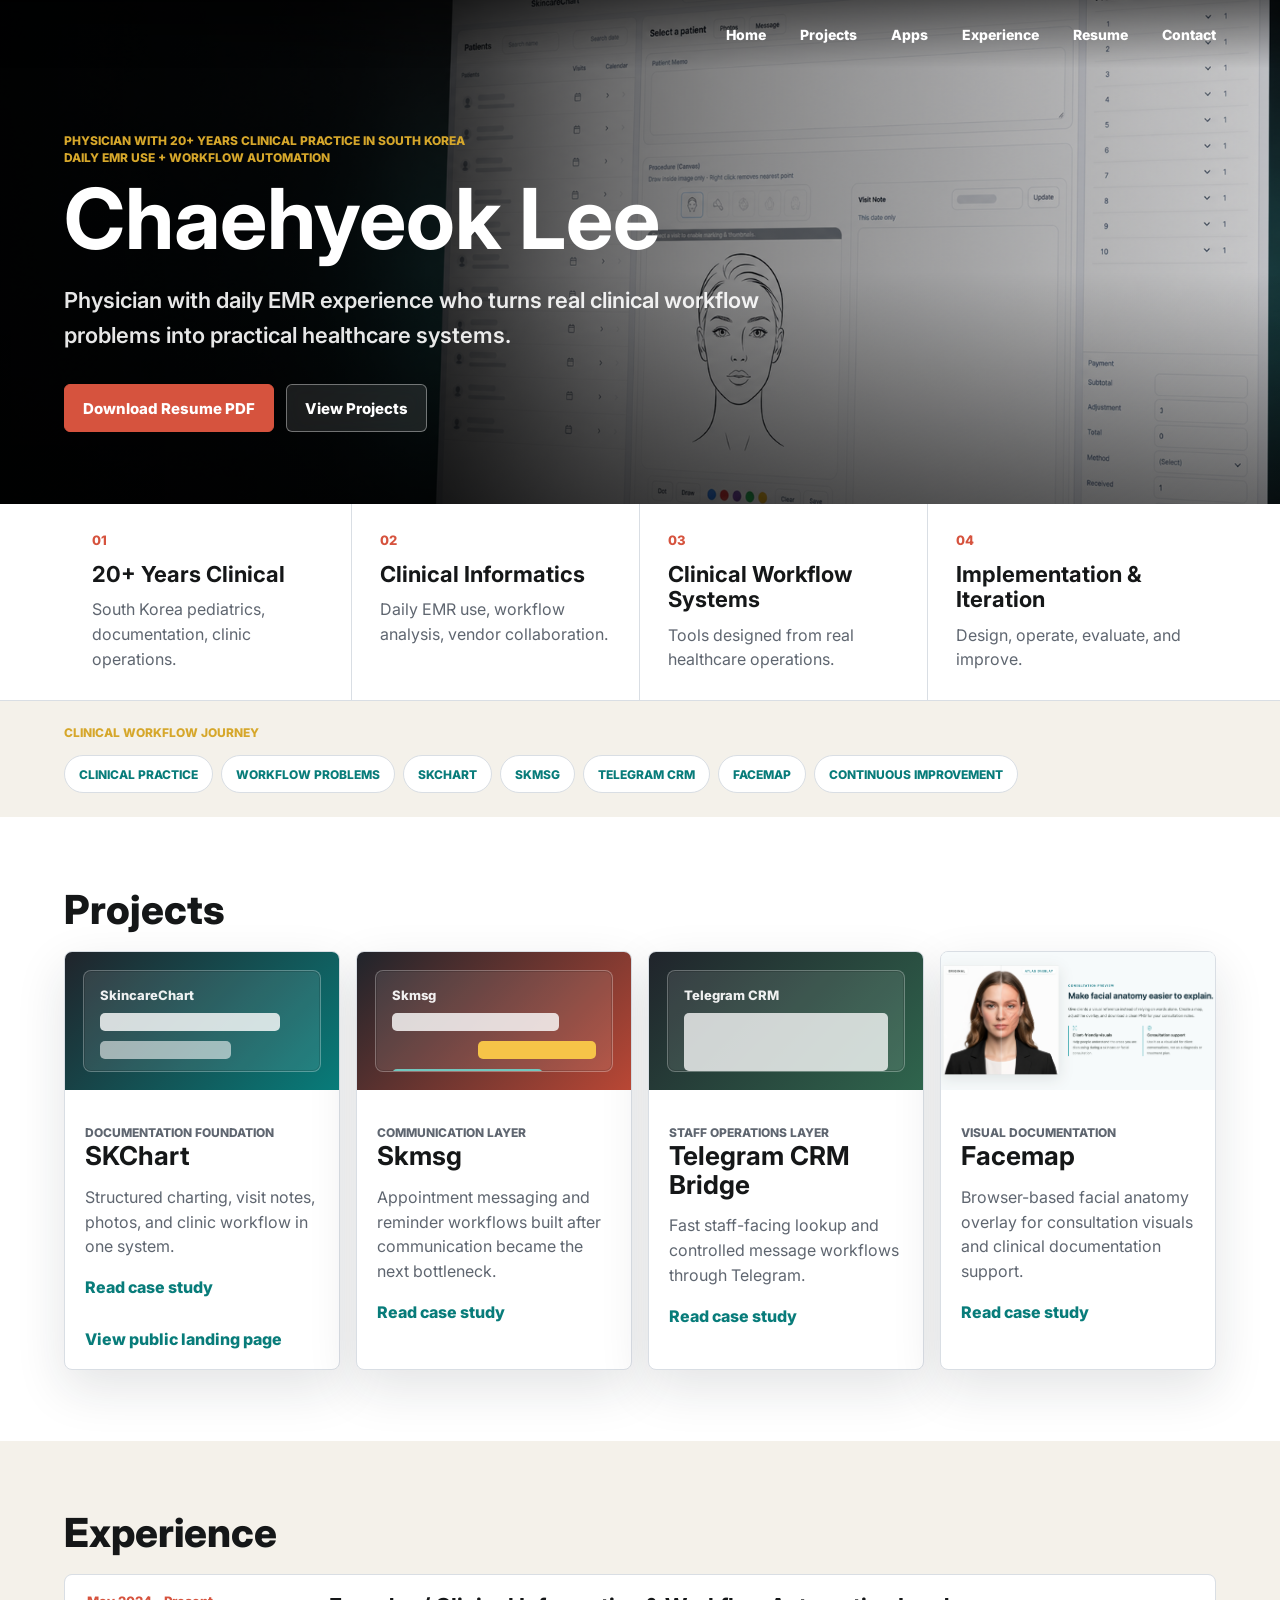
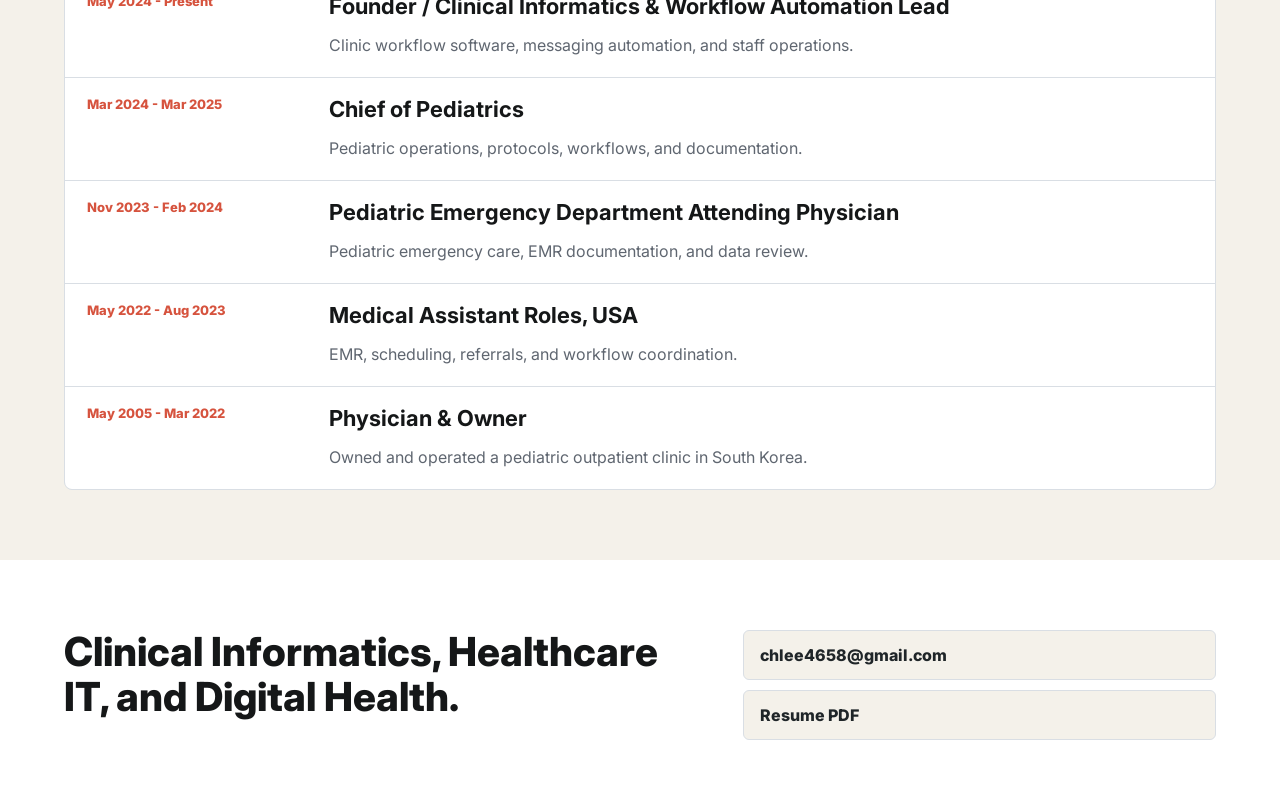
==== commit 97172e69: "Add Apps navigation to portfolio homepage" ====
--- a/index.html
+++ b/index.html
@@ -26,6 +26,7 @@
       <nav class="nav-links">
         <a href="#top">Home</a>
         <a href="#projects">Projects</a>
+        <a href="apps/">Apps</a>
         <a href="#experience">Experience</a>
         <a href="resume.html">Resume</a>
         <a href="#contact">Contact</a>
